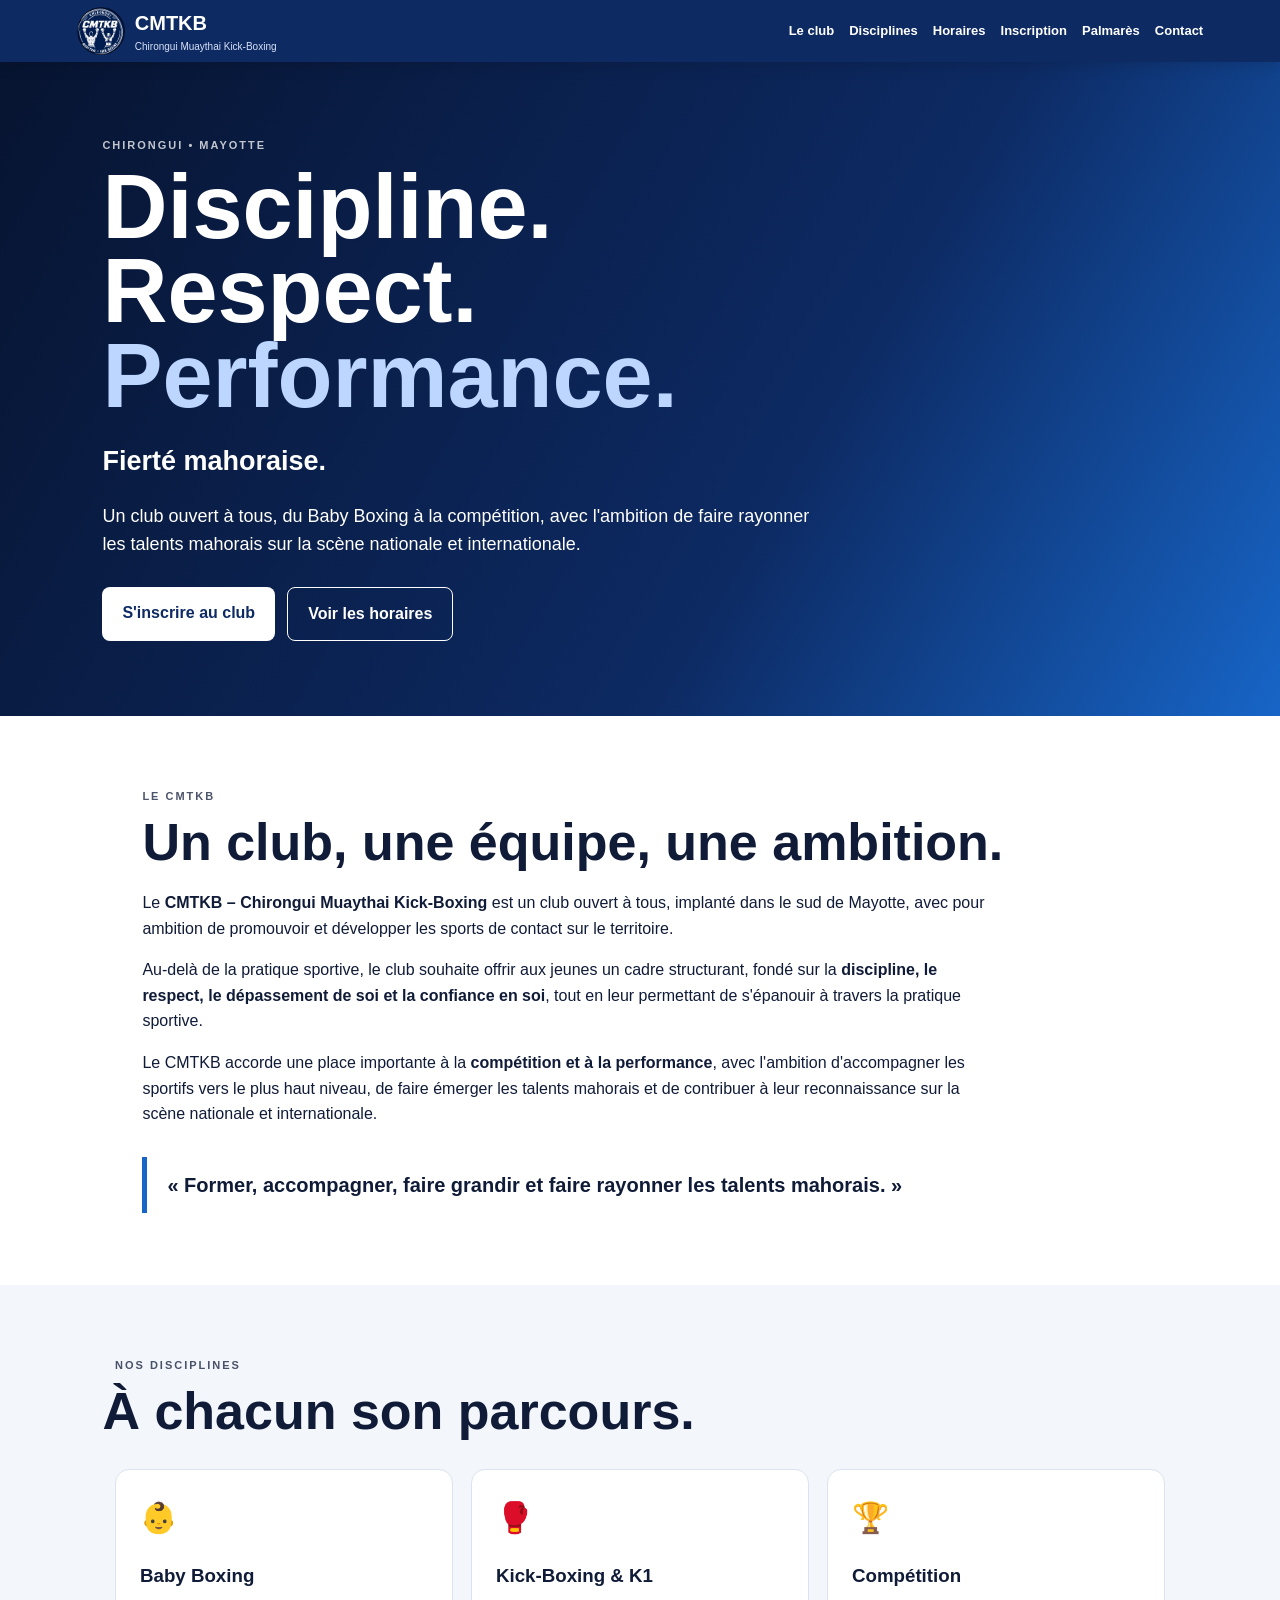
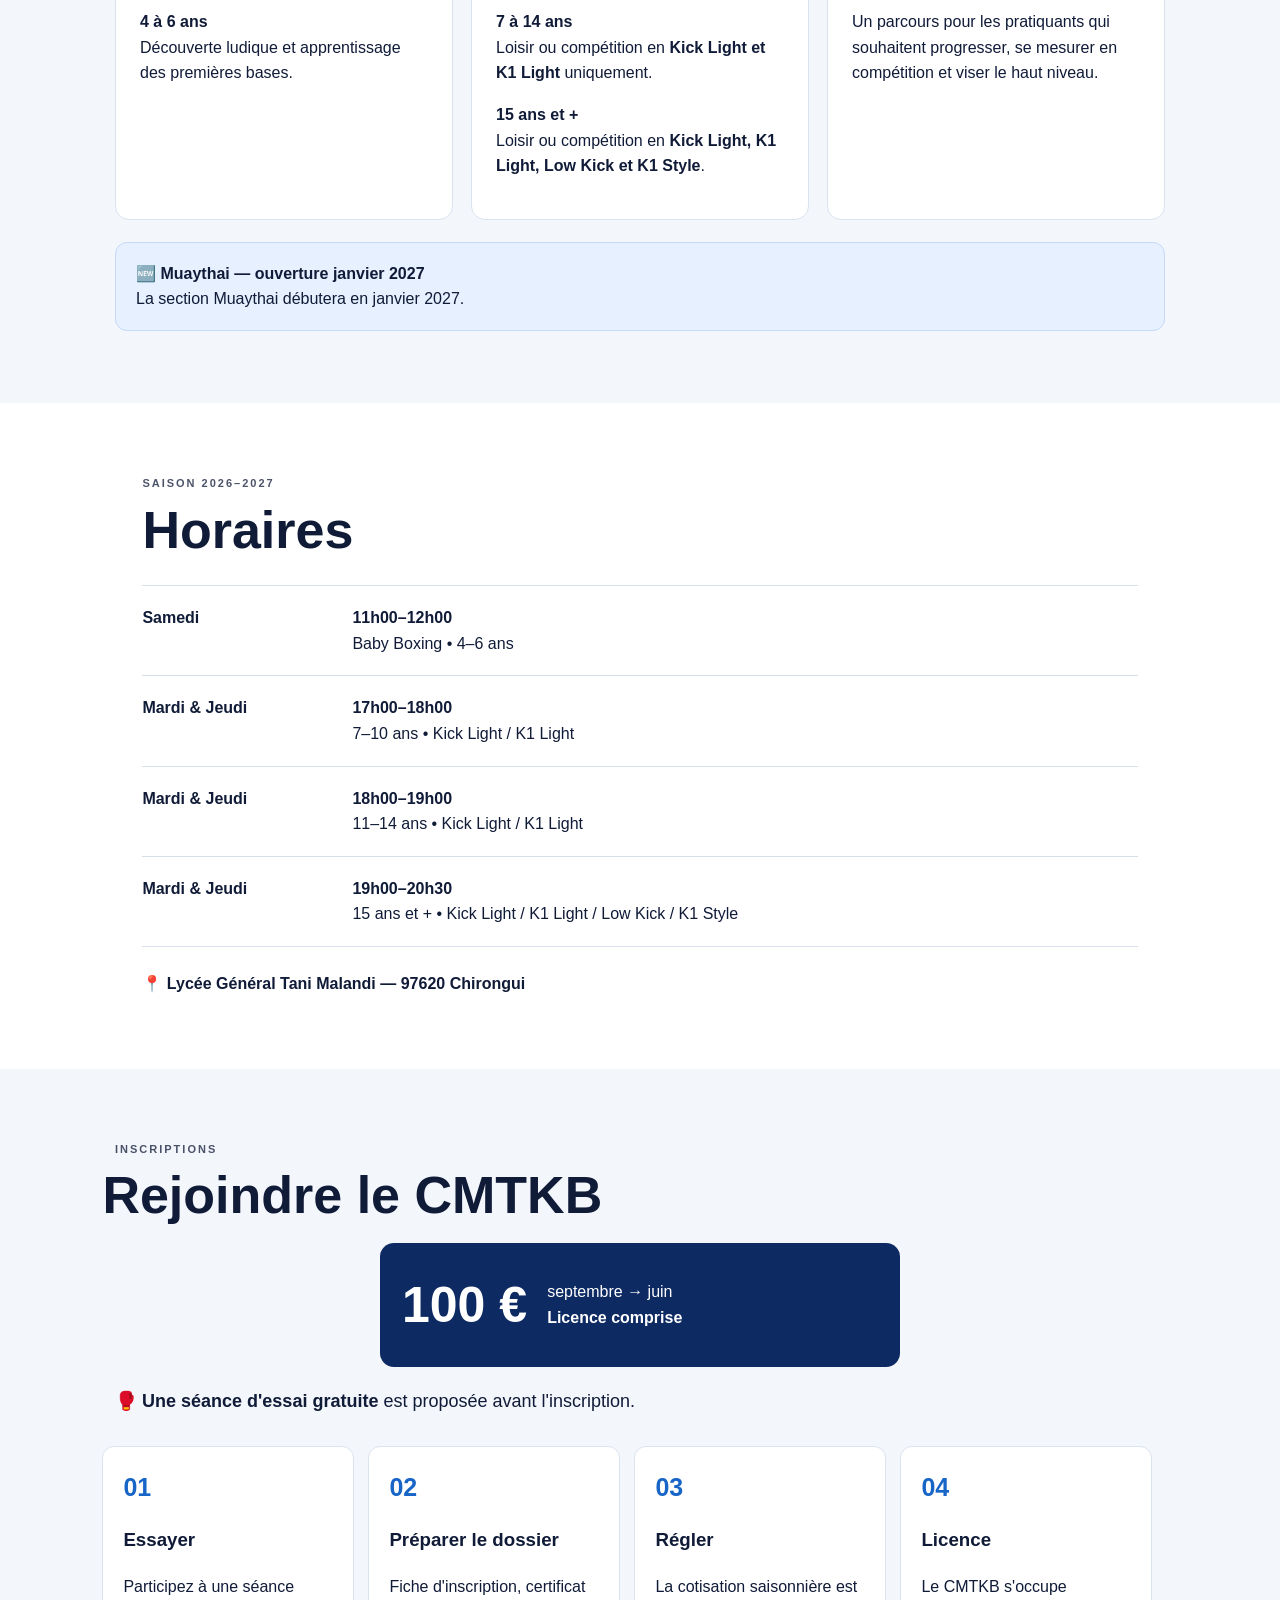
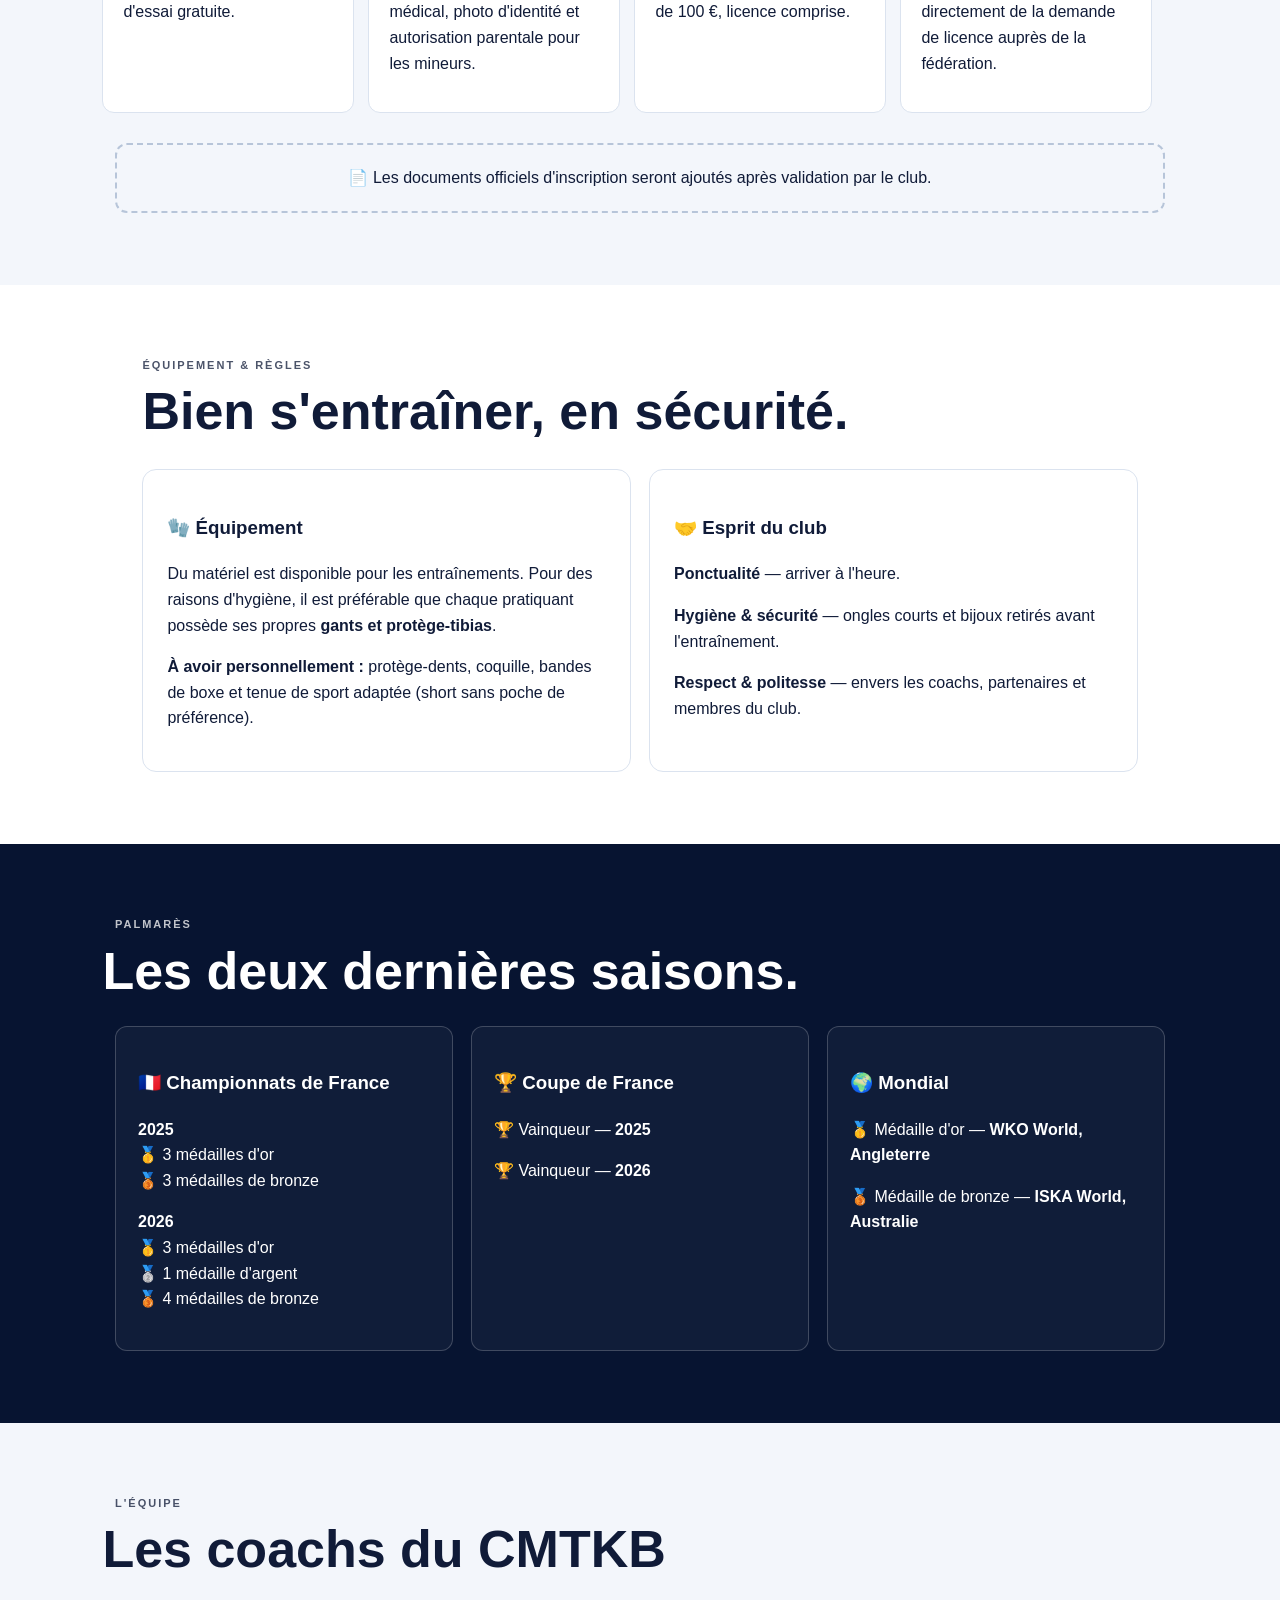
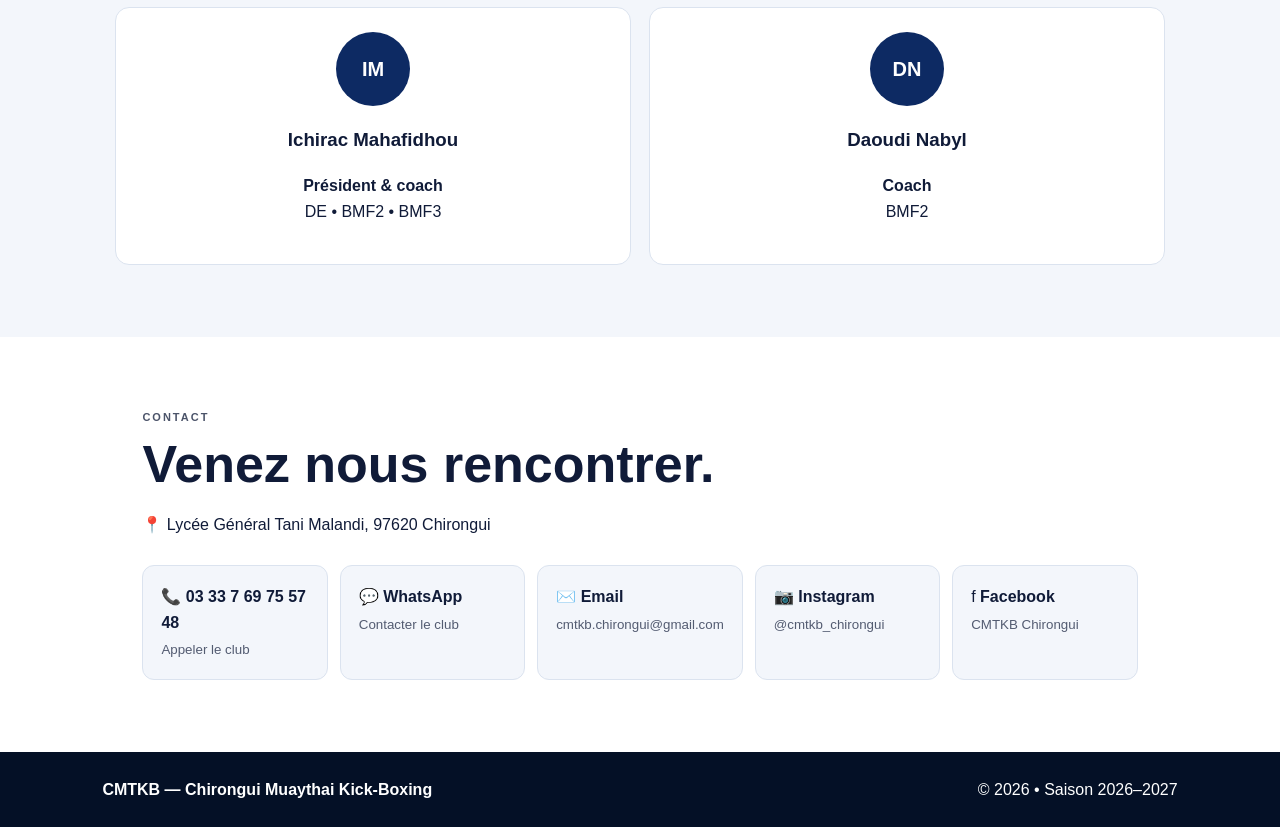
==== index.html @ e6999d17 "Add files via upload" ====
<!doctype html>
<html lang="fr">
<head>
<meta charset="utf-8">
<meta name="viewport" content="width=device-width, initial-scale=1">
<title>CMTKB — Chirongui Muaythai Kick-Boxing</title>
<link rel="stylesheet" href="style.css">
</head>
<body>
<header class="header">
  <div class="brand">
    <img class="logo-img" src="logo-cmtkb-header.png" alt="Logo officiel CMTKB">
    <div><strong>CMTKB</strong><small>Chirongui Muaythai Kick-Boxing</small></div>
  </div>
  <nav>
    <a href="#club">Le club</a><a href="#disciplines">Disciplines</a><a href="#horaires">Horaires</a>
    <a href="#inscription">Inscription</a><a href="#palmares">Palmarès</a><a href="#contact">Contact</a>
  </nav>
</header>

<section class="hero">
  <div class="hero-content">
    <p class="eyebrow">CHIRONGUI • MAYOTTE</p>
    <h1>Discipline.<br>Respect.<br><span>Performance.</span></h1>
    <div class="slogan">Fierté mahoraise.</div>
    <p>Un club ouvert à tous, du Baby Boxing à la compétition, avec l'ambition de faire rayonner les talents mahorais sur la scène nationale et internationale.</p>
    <div class="actions"><a class="btn primary" href="#inscription">S'inscrire au club</a><a class="btn secondary" href="#horaires">Voir les horaires</a></div>
  </div>
</section>

<section id="club" class="section">
  <p class="eyebrow">LE CMTKB</p>
  <h2>Un club, une équipe, une ambition.</h2>
  <p>Le <b>CMTKB – Chirongui Muaythai Kick-Boxing</b> est un club ouvert à tous, implanté dans le sud de Mayotte, avec pour ambition de promouvoir et développer les sports de contact sur le territoire.</p>
  <p>Au-delà de la pratique sportive, le club souhaite offrir aux jeunes un cadre structurant, fondé sur la <b>discipline, le respect, le dépassement de soi et la confiance en soi</b>, tout en leur permettant de s'épanouir à travers la pratique sportive.</p>
  <p>Le CMTKB accorde une place importante à la <b>compétition et à la performance</b>, avec l'ambition d'accompagner les sportifs vers le plus haut niveau, de faire émerger les talents mahorais et de contribuer à leur reconnaissance sur la scène nationale et internationale.</p>
  <div class="quote">« Former, accompagner, faire grandir et faire rayonner les talents mahorais. »</div>
</section>

<section id="disciplines" class="section light">
  <p class="eyebrow">NOS DISCIPLINES</p>
  <h2>À chacun son parcours.</h2>
  <div class="cards">
    <article><div class="emoji">👶</div><h3>Baby Boxing</h3><p><b>4 à 6 ans</b><br>Découverte ludique et apprentissage des premières bases.</p></article>
    <article><div class="emoji">🥊</div><h3>Kick-Boxing & K1</h3><p><b>7 à 14 ans</b><br>Loisir ou compétition en <b>Kick Light et K1 Light</b> uniquement.</p><p><b>15 ans et +</b><br>Loisir ou compétition en <b>Kick Light, K1 Light, Low Kick et K1 Style</b>.</p></article>
    <article><div class="emoji">🏆</div><h3>Compétition</h3><p>Un parcours pour les pratiquants qui souhaitent progresser, se mesurer en compétition et viser le haut niveau.</p></article>
  </div>
  <div class="notice"><b>🆕 Muaythai — ouverture janvier 2027</b><br>La section Muaythai débutera en janvier 2027.</div>
</section>

<section id="horaires" class="section">
  <p class="eyebrow">SAISON 2026–2027</p>
  <h2>Horaires</h2>
  <div class="schedule">
    <div><b>Samedi</b><span><strong>11h00–12h00</strong><br>Baby Boxing • 4–6 ans</span></div>
    <div><b>Mardi & Jeudi</b><span><strong>17h00–18h00</strong><br>7–10 ans • Kick Light / K1 Light</span></div>
    <div><b>Mardi & Jeudi</b><span><strong>18h00–19h00</strong><br>11–14 ans • Kick Light / K1 Light</span></div>
    <div><b>Mardi & Jeudi</b><span><strong>19h00–20h30</strong><br>15 ans et + • Kick Light / K1 Light / Low Kick / K1 Style</span></div>
  </div>
  <div class="location">📍 <b>Lycée Général Tani Malandi</b> — 97620 Chirongui</div>
</section>

<section id="inscription" class="section light">
  <p class="eyebrow">INSCRIPTIONS</p>
  <h2>Rejoindre le CMTKB</h2>
  <div class="price"><strong>100 €</strong><span>septembre → juin<br><b>Licence comprise</b></span></div>
  <div class="trial">🥊 <b>Une séance d'essai gratuite</b> est proposée avant l'inscription.</div>
  <div class="steps">
    <div><b>01</b><h3>Essayer</h3><p>Participez à une séance d'essai gratuite.</p></div>
    <div><b>02</b><h3>Préparer le dossier</h3><p>Fiche d'inscription, certificat médical, photo d'identité et autorisation parentale pour les mineurs.</p></div>
    <div><b>03</b><h3>Régler</h3><p>La cotisation saisonnière est de 100 €, licence comprise.</p></div>
    <div><b>04</b><h3>Licence</h3><p>Le CMTKB s'occupe directement de la demande de licence auprès de la fédération.</p></div>
  </div>
  <div class="pending">📄 Les documents officiels d'inscription seront ajoutés après validation par le club.</div>
</section>

<section class="section">
  <p class="eyebrow">ÉQUIPEMENT & RÈGLES</p>
  <h2>Bien s'entraîner, en sécurité.</h2>
  <div class="twocol">
    <div class="box"><h3>🧤 Équipement</h3><p>Du matériel est disponible pour les entraînements. Pour des raisons d'hygiène, il est préférable que chaque pratiquant possède ses propres <b>gants et protège-tibias</b>.</p><p><b>À avoir personnellement :</b> protège-dents, coquille, bandes de boxe et tenue de sport adaptée (short sans poche de préférence).</p></div>
    <div class="box"><h3>🤝 Esprit du club</h3><p><b>Ponctualité</b> — arriver à l'heure.</p><p><b>Hygiène & sécurité</b> — ongles courts et bijoux retirés avant l'entraînement.</p><p><b>Respect & politesse</b> — envers les coachs, partenaires et membres du club.</p></div>
  </div>
</section>

<section id="palmares" class="section dark">
  <p class="eyebrow">PALMARÈS</p>
  <h2>Les deux dernières saisons.</h2>
  <div class="palmares">
    <div><h3>🇫🇷 Championnats de France</h3><p><b>2025</b><br>🥇 3 médailles d'or<br>🥉 3 médailles de bronze</p><p><b>2026</b><br>🥇 3 médailles d'or<br>🥈 1 médaille d'argent<br>🥉 4 médailles de bronze</p></div>
    <div><h3>🏆 Coupe de France</h3><p>🏆 Vainqueur — <b>2025</b></p><p>🏆 Vainqueur — <b>2026</b></p></div>
    <div><h3>🌍 Mondial</h3><p>🥇 Médaille d'or — <b>WKO World, Angleterre</b></p><p>🥉 Médaille de bronze — <b>ISKA World, Australie</b></p></div>
  </div>
</section>

<section class="section light">
  <p class="eyebrow">L'ÉQUIPE</p><h2>Les coachs du CMTKB</h2>
  <div class="twocol">
    <div class="person"><div class="initials">IM</div><h3>Ichirac Mahafidhou</h3><p><b>Président & coach</b><br>DE • BMF2 • BMF3</p></div>
    <div class="person"><div class="initials">DN</div><h3>Daoudi Nabyl</h3><p><b>Coach</b><br>BMF2</p></div>
  </div>
</section>

<section id="contact" class="section">
  <p class="eyebrow">CONTACT</p><h2>Venez nous rencontrer.</h2>
  <p>📍 Lycée Général Tani Malandi, 97620 Chirongui</p>
  <div class="contacts">
    <a href="tel:+33769755748">📞 <b>03 33 7 69 75 57 48</b><small>Appeler le club</small></a>
    <a href="https://wa.me/33769755748" target="_blank">💬 <b>WhatsApp</b><small>Contacter le club</small></a>
    <a href="mailto:cmtkb.chirongui@gmail.com">✉️ <b>Email</b><small>cmtkb.chirongui@gmail.com</small></a>
    <a href="https://instagram.com/cmtkb_chirongui" target="_blank">📷 <b>Instagram</b><small>@cmtkb_chirongui</small></a>
    <a href="https://www.facebook.com/cmtkb.chirongui" target="_blank">f <b>Facebook</b><small>CMTKB Chirongui</small></a>
  </div>
</section>

<footer><b>CMTKB — Chirongui Muaythai Kick-Boxing</b><span>© 2026 • Saison 2026–2027</span></footer>
</body>
</html>
---- style.css ----
*{box-sizing:border-box}html{scroll-behavior:smooth}body{margin:0;font-family:Arial,Helvetica,sans-serif;color:#101b38;line-height:1.6;background:#fff}.header{position:sticky;top:0;z-index:20;background:#0D2A63;color:#fff;display:flex;justify-content:space-between;align-items:center;padding:7px 6%;box-shadow:0 3px 15px #0002}.brand{display:flex;align-items:center;gap:10px}.brand strong{display:block;font-size:20px}.brand small{display:block;font-size:10px;color:#d8e2f7}.logo-img{width:48px!important;height:48px!important;max-width:48px!important;max-height:48px!important;min-width:48px!important;min-height:48px!important;object-fit:contain!important;display:block!important;flex:0 0 48px!important}nav{display:flex;gap:15px}nav a{color:#fff;text-decoration:none;font-size:13px;font-weight:700}.hero{min-height:72vh;padding:75px 8%;display:flex;align-items:center;color:#fff;background:linear-gradient(120deg,#071431,#0D2A63 62%,#1765c7)}.hero-content{max-width:850px}.eyebrow{font-size:11px;letter-spacing:2px;font-weight:900;opacity:.75;margin:0 0 10px}.hero h1{font-size:clamp(48px,8vw,90px);line-height:.94;margin:0}.hero h1 span{color:#bcd6ff}.slogan{font-size:27px;font-weight:800;margin:22px 0 4px}.hero-content>p:not(.eyebrow){font-size:18px;max-width:720px}.actions{display:flex;gap:12px;flex-wrap:wrap;margin-top:28px}.btn{padding:13px 20px;border-radius:8px;text-decoration:none;font-weight:800}.primary{background:#fff;color:#0D2A63}.secondary{border:1px solid #fff;color:#fff}.section{max-width:1200px;margin:auto;padding:72px 8%}.light{max-width:none;background:#f3f6fb}.light>*{max-width:1050px;margin-left:auto;margin-right:auto}.section h2{font-size:clamp(32px,5vw,52px);line-height:1.05;margin:0 0 20px}.section>p:not(.eyebrow){max-width:850px}.quote{margin-top:30px;border-left:5px solid #1765c7;padding:12px 20px;font-size:20px;font-weight:800;max-width:850px}.cards{display:grid;grid-template-columns:repeat(3,1fr);gap:18px;margin-top:30px}.cards article,.box,.person{background:#fff;border:1px solid #dbe3ef;border-radius:14px;padding:24px}.emoji{font-size:30px}.notice{margin-top:22px;padding:18px 20px;background:#e6f0ff;border:1px solid #c5d9fa;border-radius:12px}.schedule{border-top:1px solid #d9e0eb;margin-top:28px}.schedule div{display:grid;grid-template-columns:190px 1fr;gap:20px;padding:19px 0;border-bottom:1px solid #d9e0eb}.location{margin-top:24px;font-weight:700}.price{max-width:520px;background:#0D2A63;color:#fff;border-radius:14px;padding:22px;display:flex;gap:20px;align-items:center}.price strong{font-size:50px}.trial{margin-top:20px;font-size:18px}.steps{display:grid;grid-template-columns:repeat(4,1fr);gap:14px;margin:30px 0}.steps>div{background:#fff;border:1px solid #dbe3ef;border-radius:12px;padding:20px}.steps>div>b{font-size:25px;color:#1765c7}.pending{padding:20px;border:2px dashed #b7c5d9;border-radius:12px;text-align:center}.twocol{display:grid;grid-template-columns:repeat(2,1fr);gap:18px;margin-top:30px}.dark{max-width:none;background:#071431;color:#fff}.dark>*{max-width:1050px;margin-left:auto;margin-right:auto}.palmares{display:grid;grid-template-columns:repeat(3,1fr);gap:18px;margin-top:28px}.palmares>div{border:1px solid #ffffff33;border-radius:12px;padding:22px;background:#ffffff0a}.initials{width:74px;height:74px;border-radius:50%;margin:0 auto 12px;background:#0D2A63;color:#fff;display:grid;place-items:center;font-weight:900;font-size:20px}.person{text-align:center}.contacts{display:grid;grid-template-columns:repeat(5,1fr);gap:12px;margin-top:28px}.contacts a{color:#101b38;text-decoration:none;background:#f3f6fb;border:1px solid #dbe3ef;border-radius:12px;padding:18px}.contacts small{display:block;opacity:.7;margin-top:4px}footer{background:#041026;color:#fff;padding:25px 8%;display:flex;justify-content:space-between;flex-wrap:wrap;gap:15px}@media(max-width:850px){.brand small{font-size:9px}.brand strong{font-size:18px}nav{display:none}.hero{min-height:65vh;padding:60px 7%}.cards,.twocol,.steps,.palmares,.contacts{grid-template-columns:1fr}.schedule div{grid-template-columns:125px 1fr}}
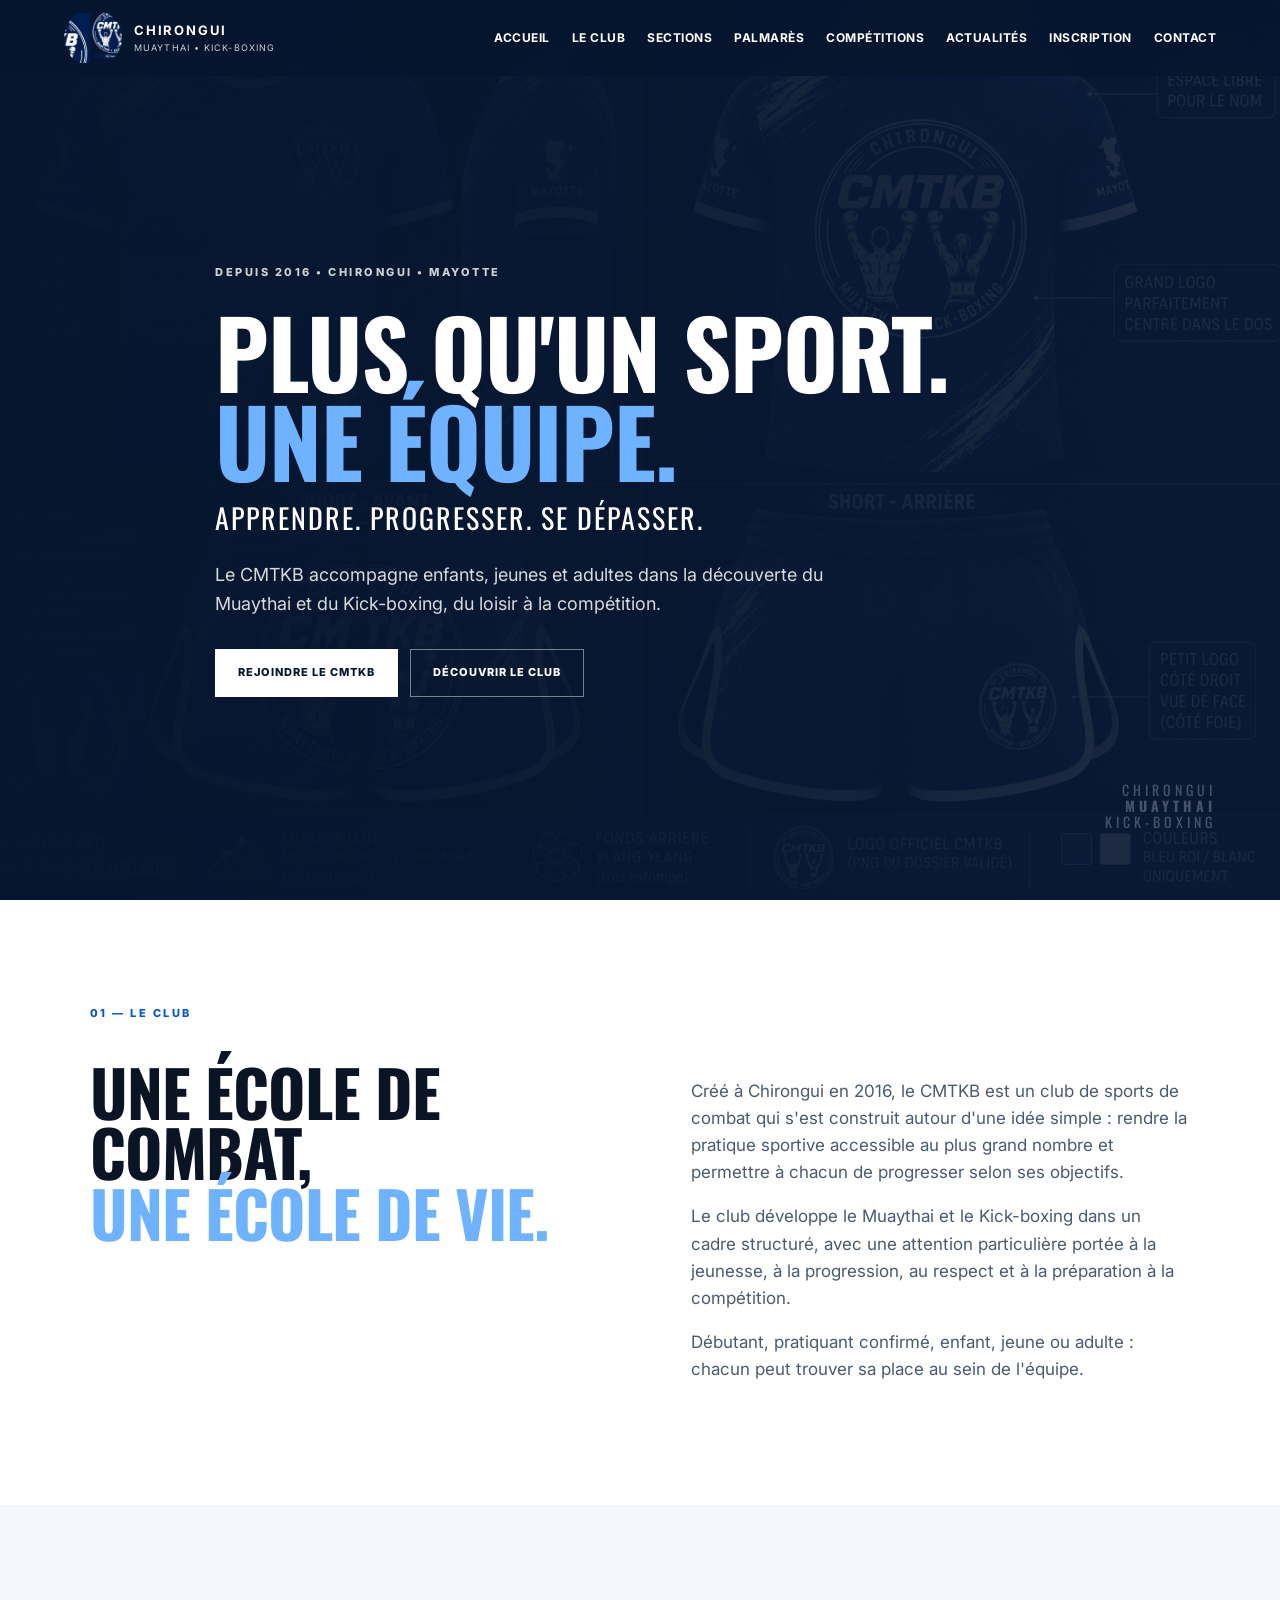
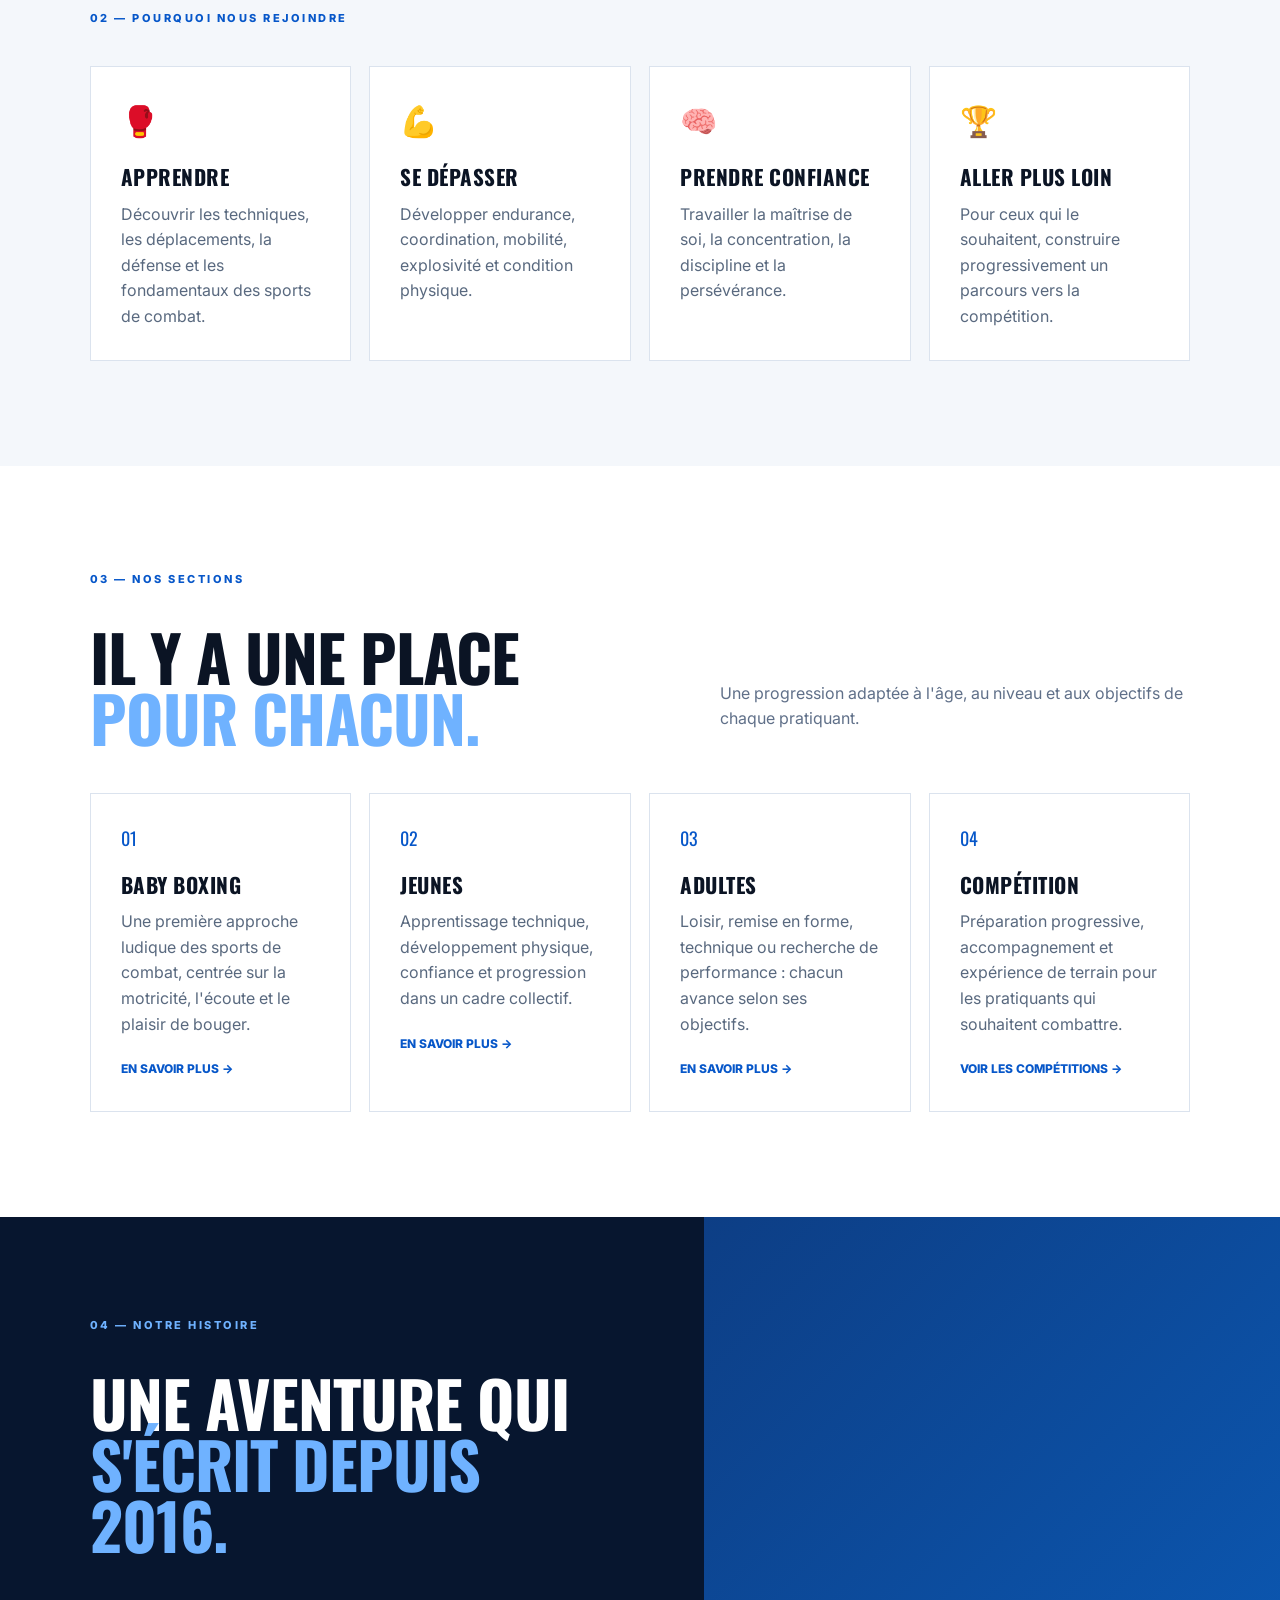
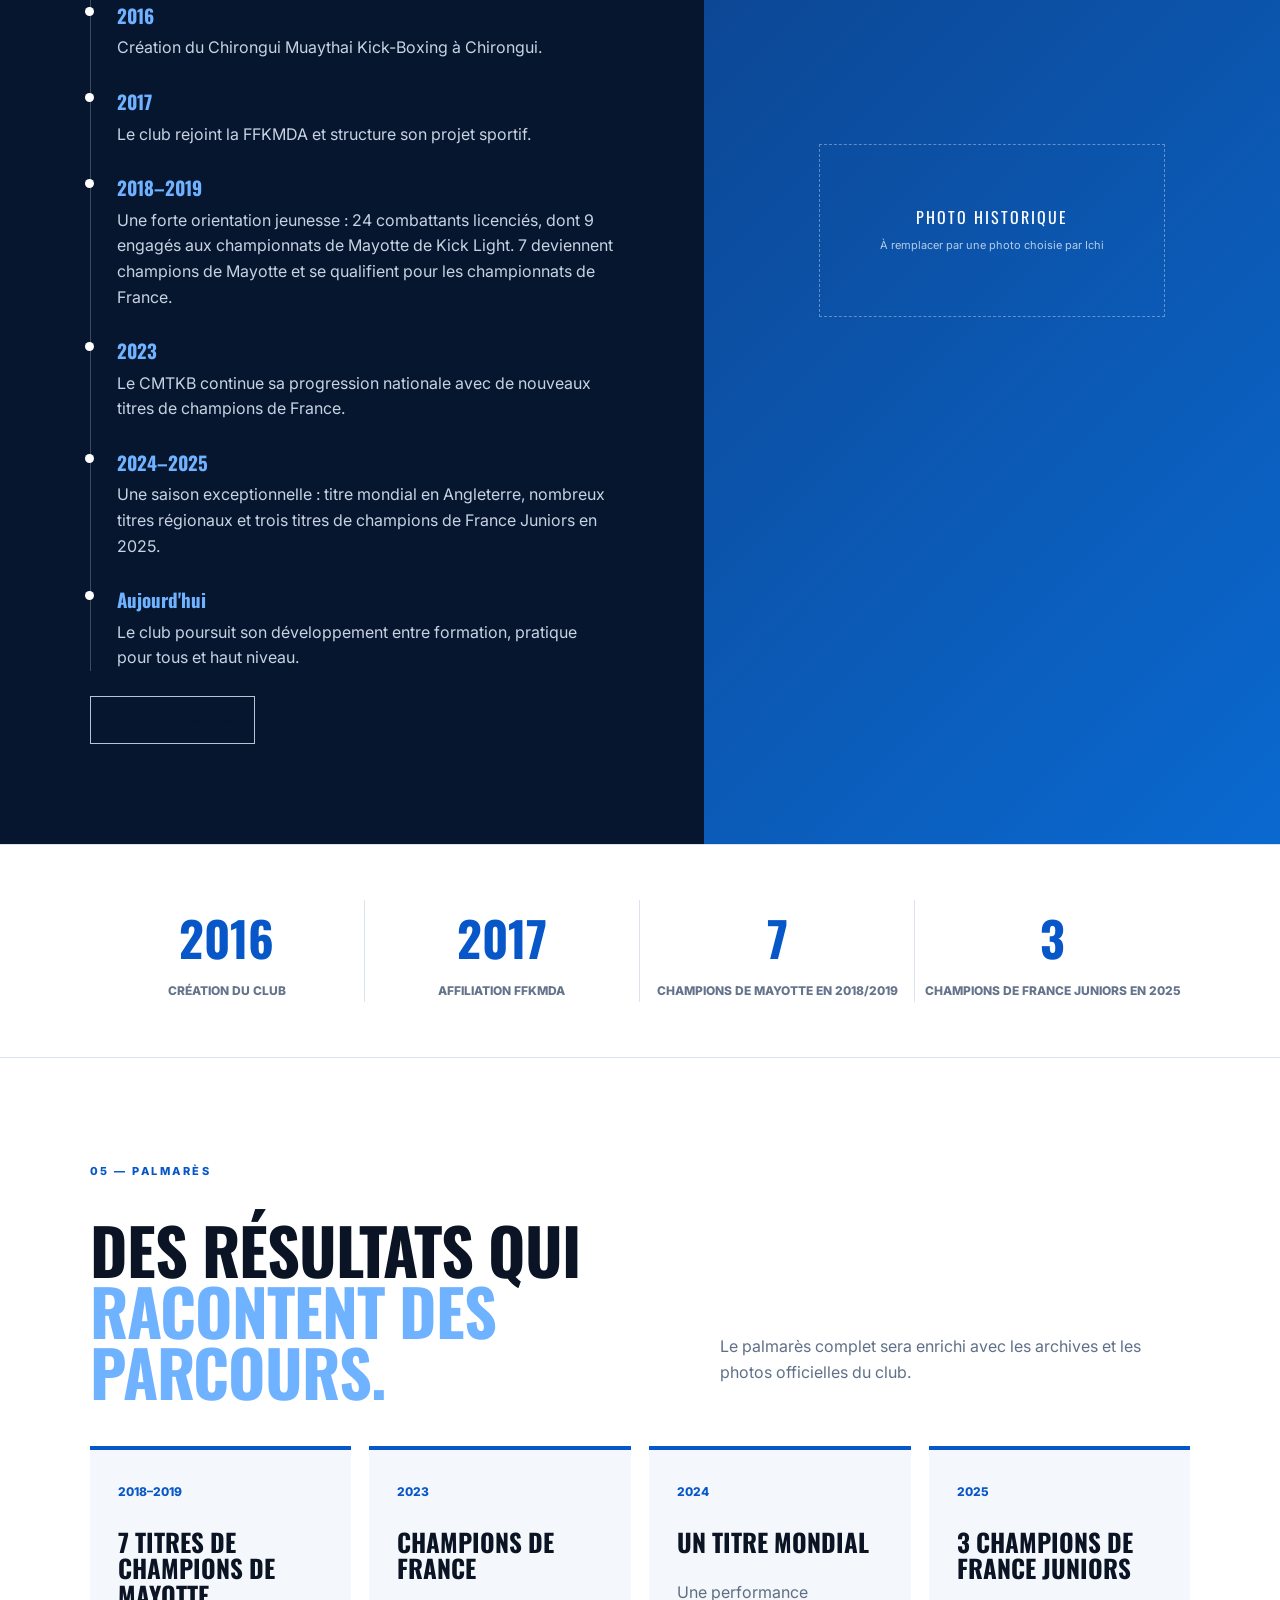
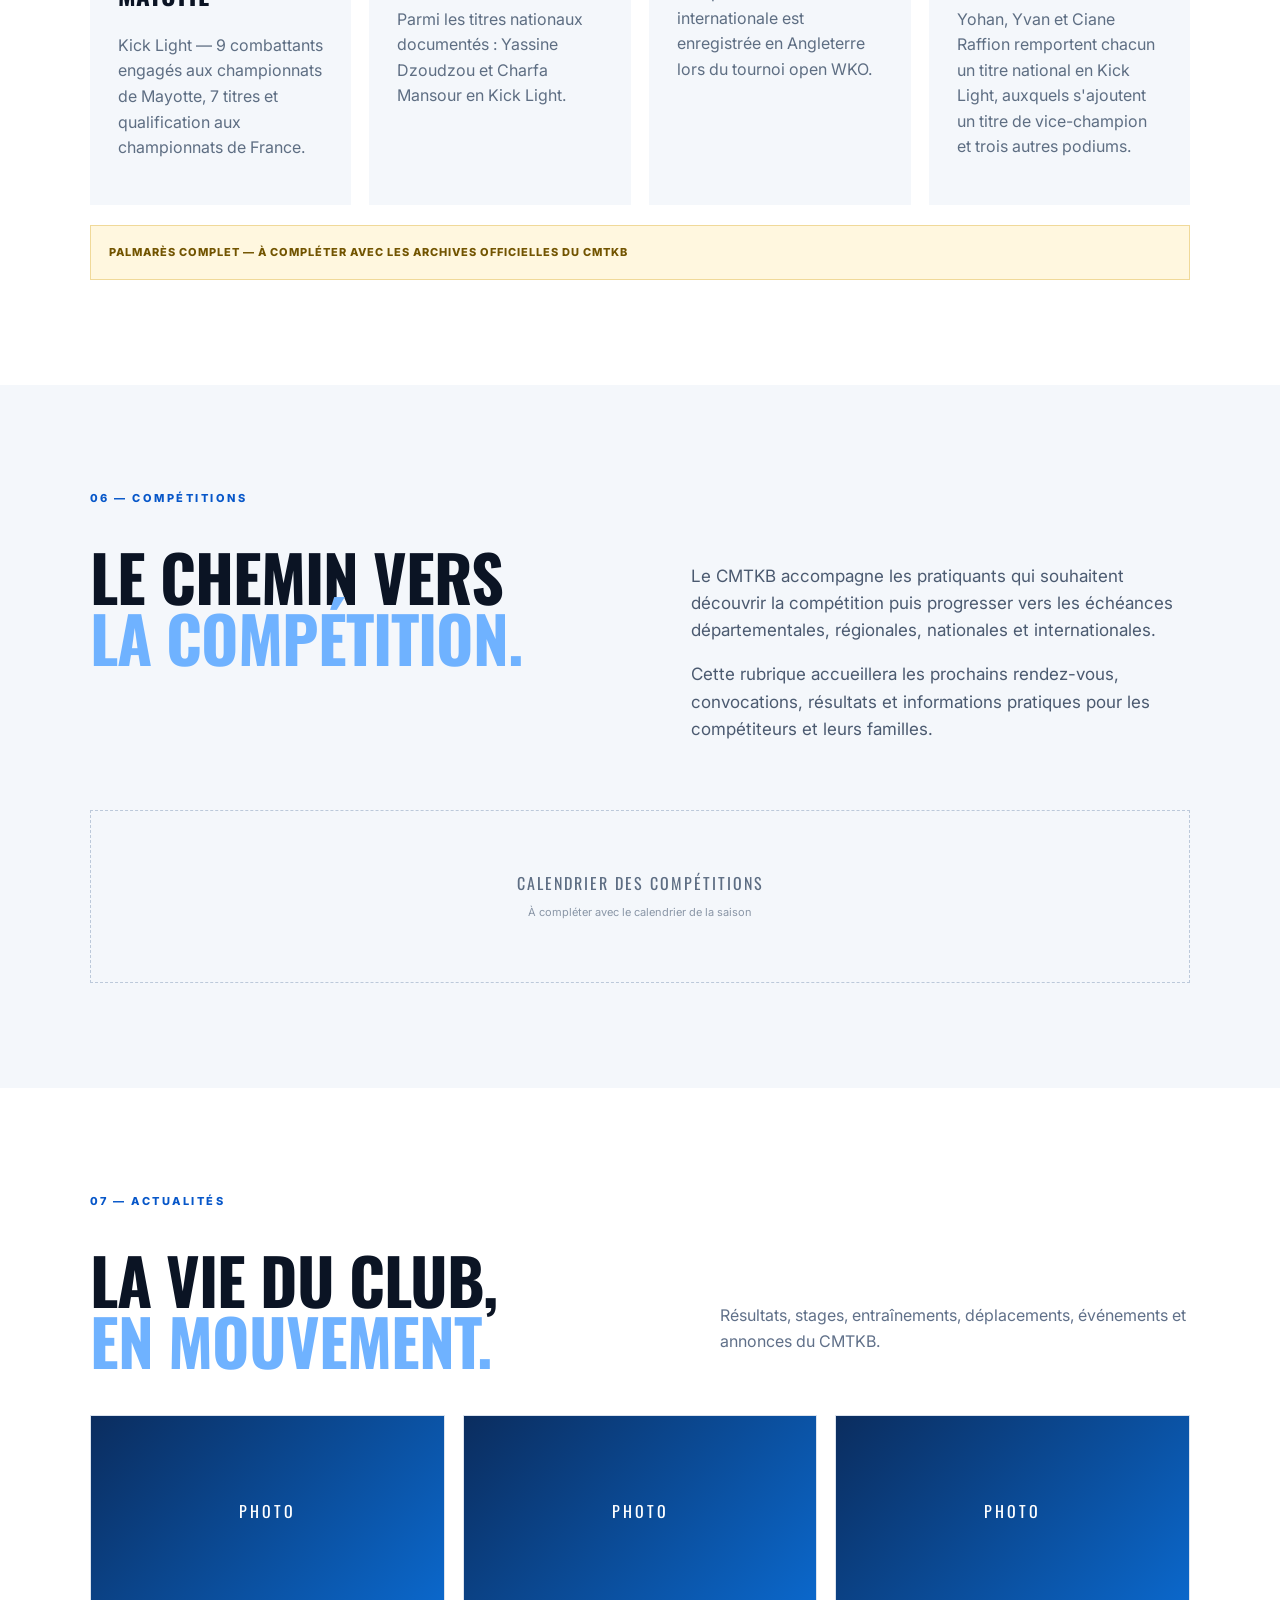
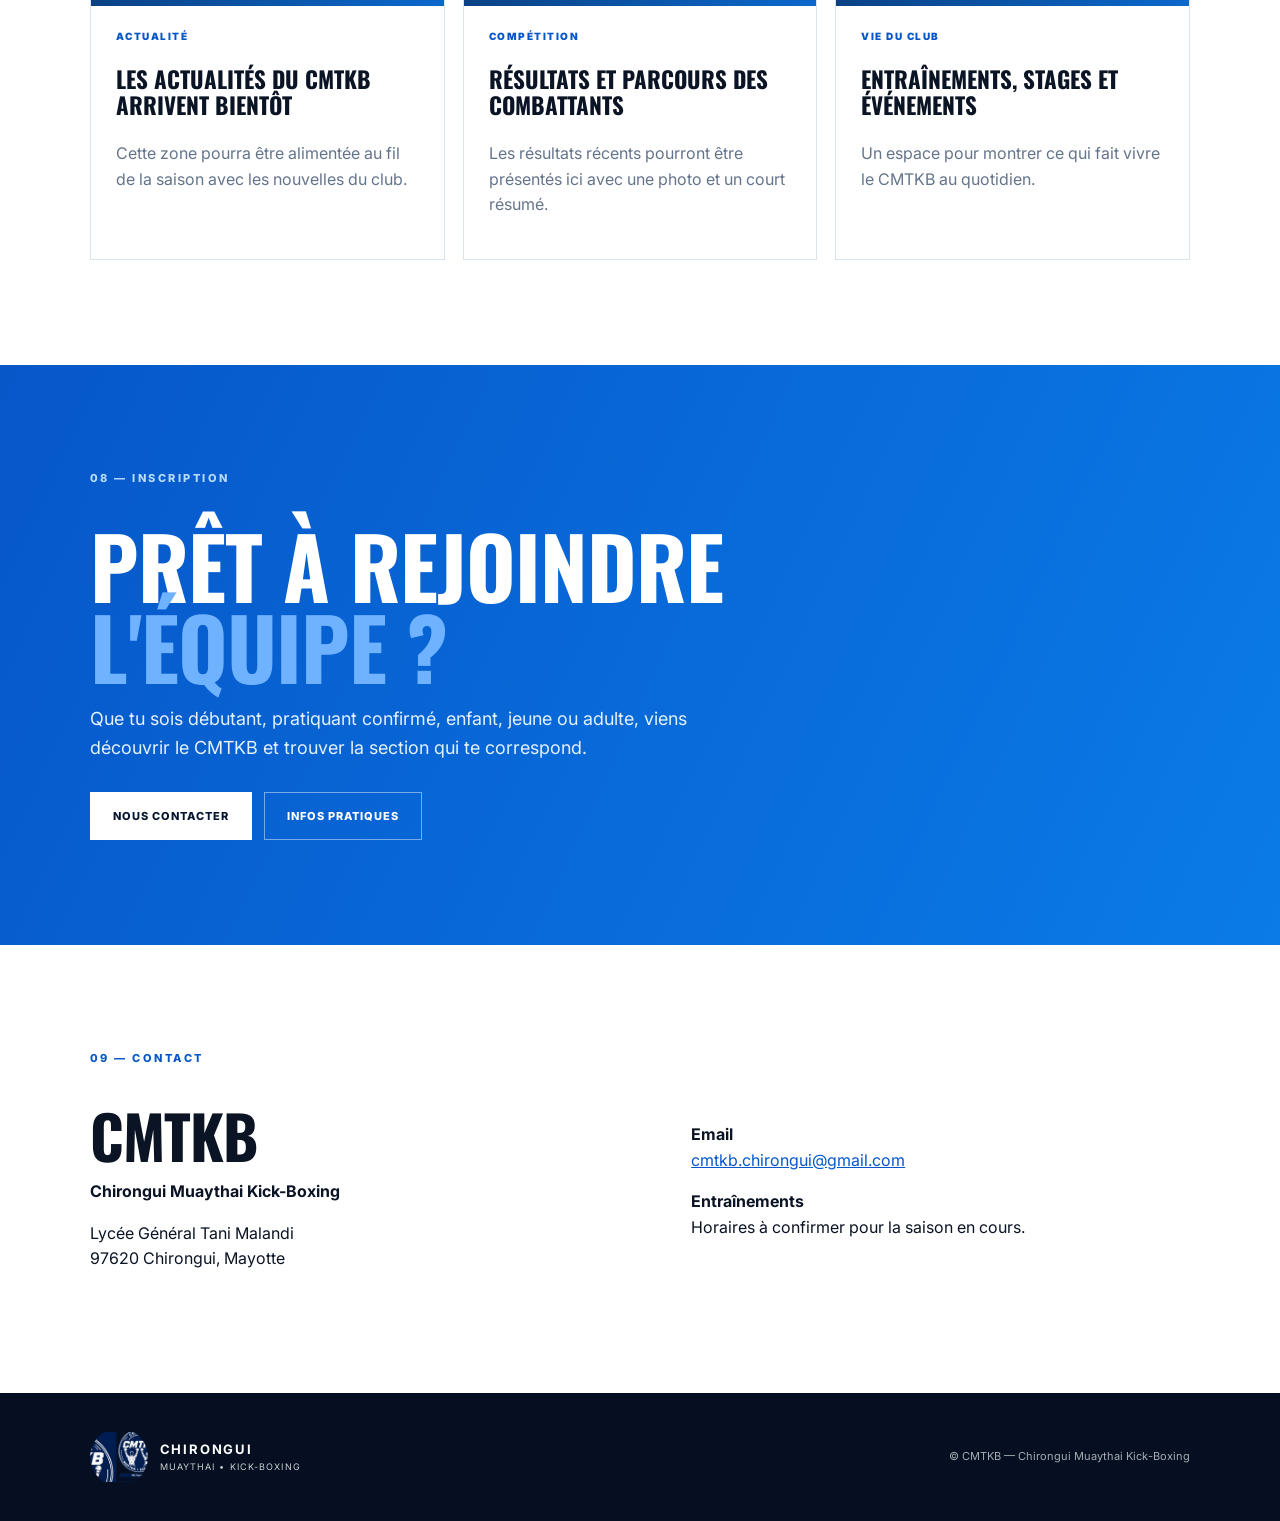
==== commit d1559880: "Add files via upload" ====
--- a/index.html
+++ b/index.html
@@ -1,118 +1,159 @@
 <!doctype html>
 <html lang="fr">
 <head>
-<meta charset="utf-8">
-<meta name="viewport" content="width=device-width, initial-scale=1">
-<title>CMTKB — Chirongui Muaythai Kick-Boxing</title>
-<link rel="stylesheet" href="style.css">
+  <meta charset="utf-8">
+  <meta name="viewport" content="width=device-width,initial-scale=1">
+  <title>CMTKB — Chirongui Muaythai Kick-Boxing</title>
+  <meta name="description" content="CMTKB — Chirongui Muaythai Kick-Boxing. Muaythai et Kick-boxing à Chirongui, Mayotte. Baby Boxing, jeunes, adultes et compétition.">
+  <link rel="stylesheet" href="style.css">
 </head>
 <body>
-<header class="header">
-  <div class="brand">
-    <img class="logo-img" src="logo-cmtkb-header.png" alt="Logo officiel CMTKB">
-    <div><strong>CMTKB</strong><small>Chirongui Muaythai Kick-Boxing</small></div>
-  </div>
-  <nav>
-    <a href="#club">Le club</a><a href="#disciplines">Disciplines</a><a href="#horaires">Horaires</a>
-    <a href="#inscription">Inscription</a><a href="#palmares">Palmarès</a><a href="#contact">Contact</a>
+<header class="site-header">
+  <a class="brand" href="#accueil" aria-label="Accueil CMTKB">
+    <img class="brand-logo" src="[data-uri]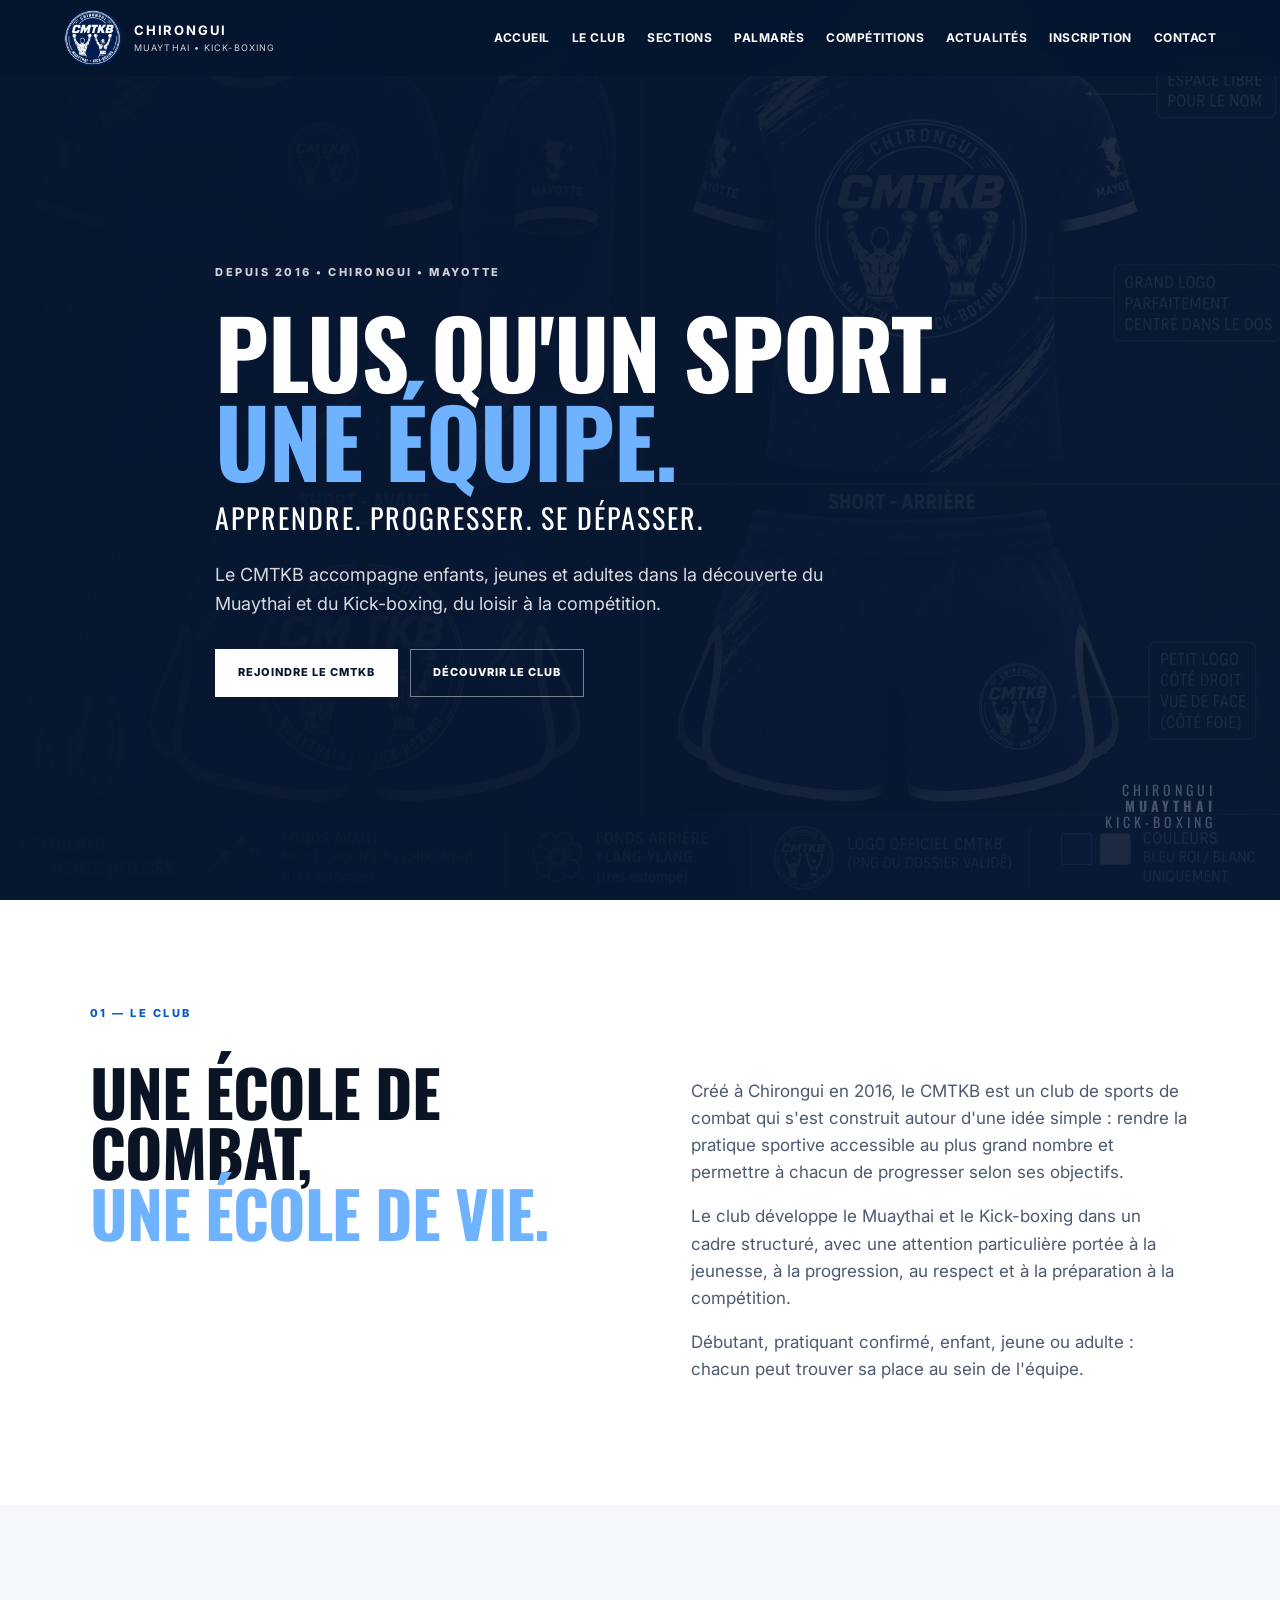
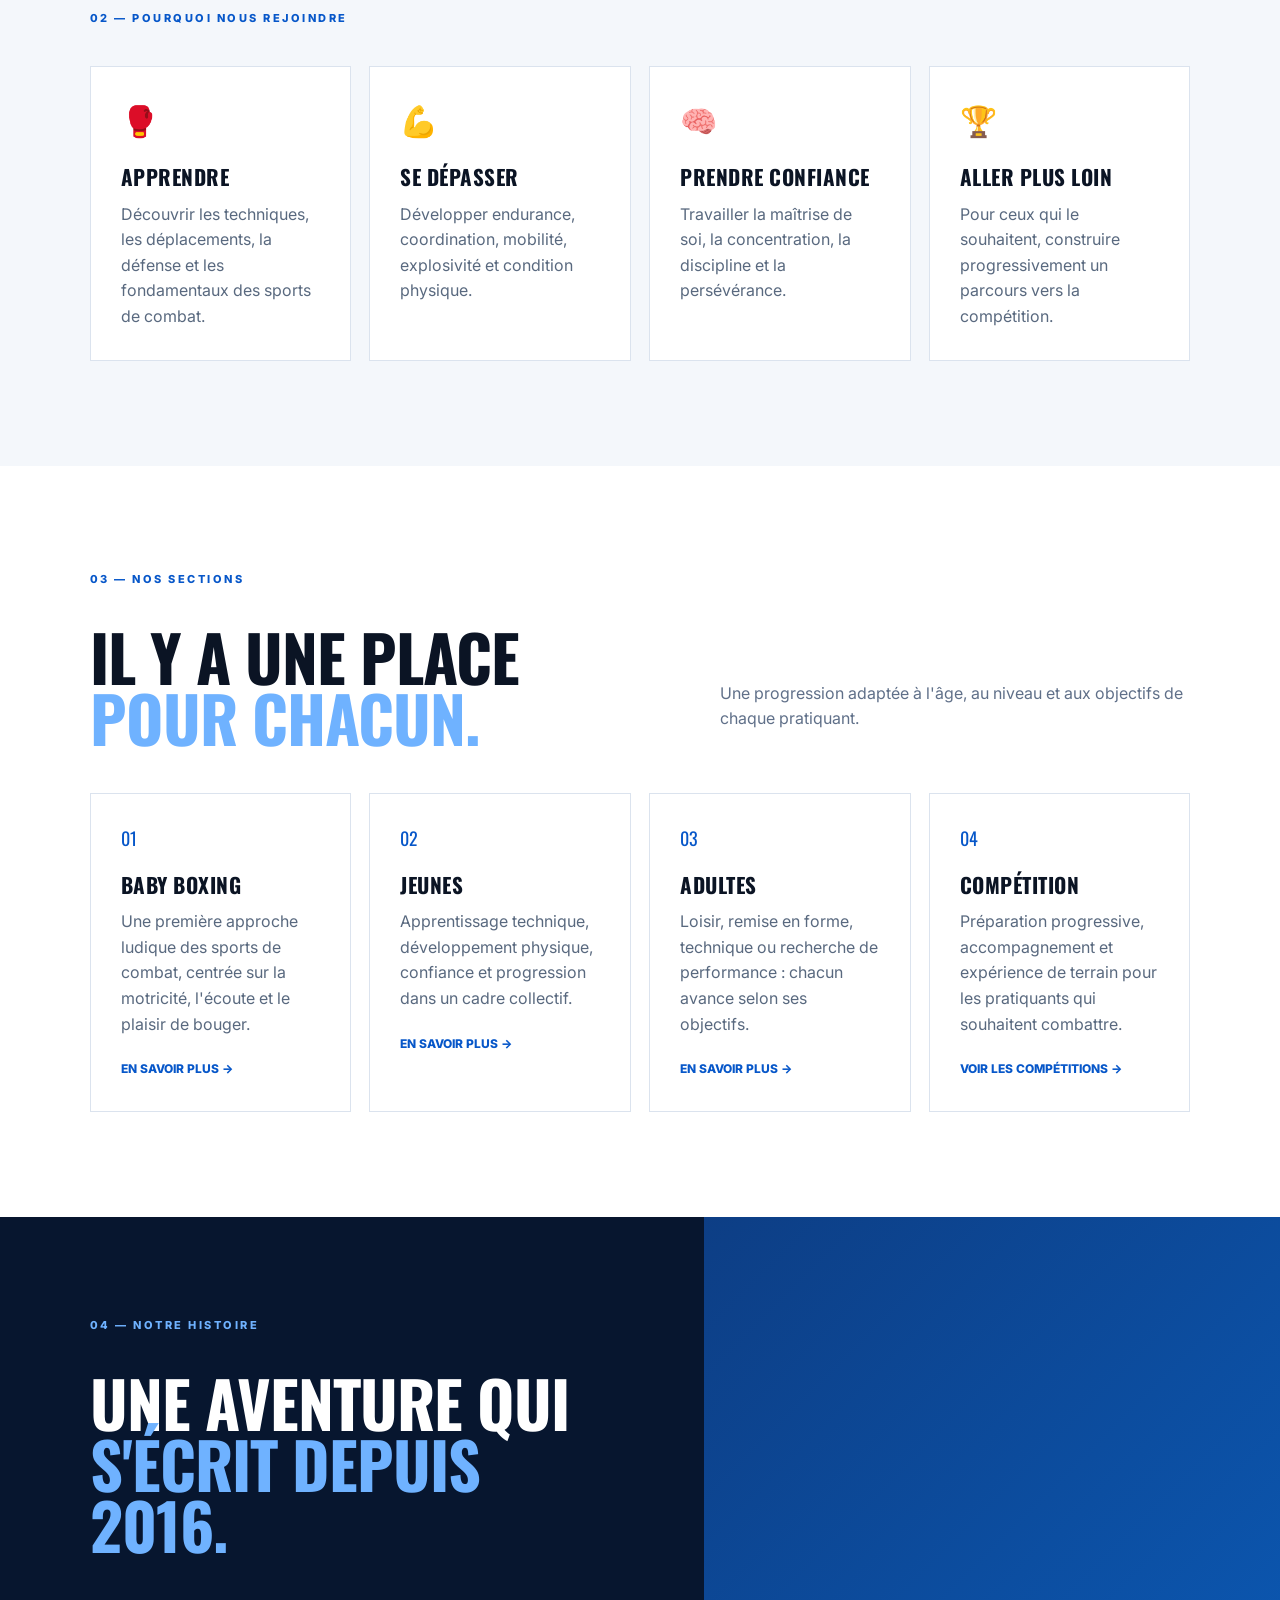
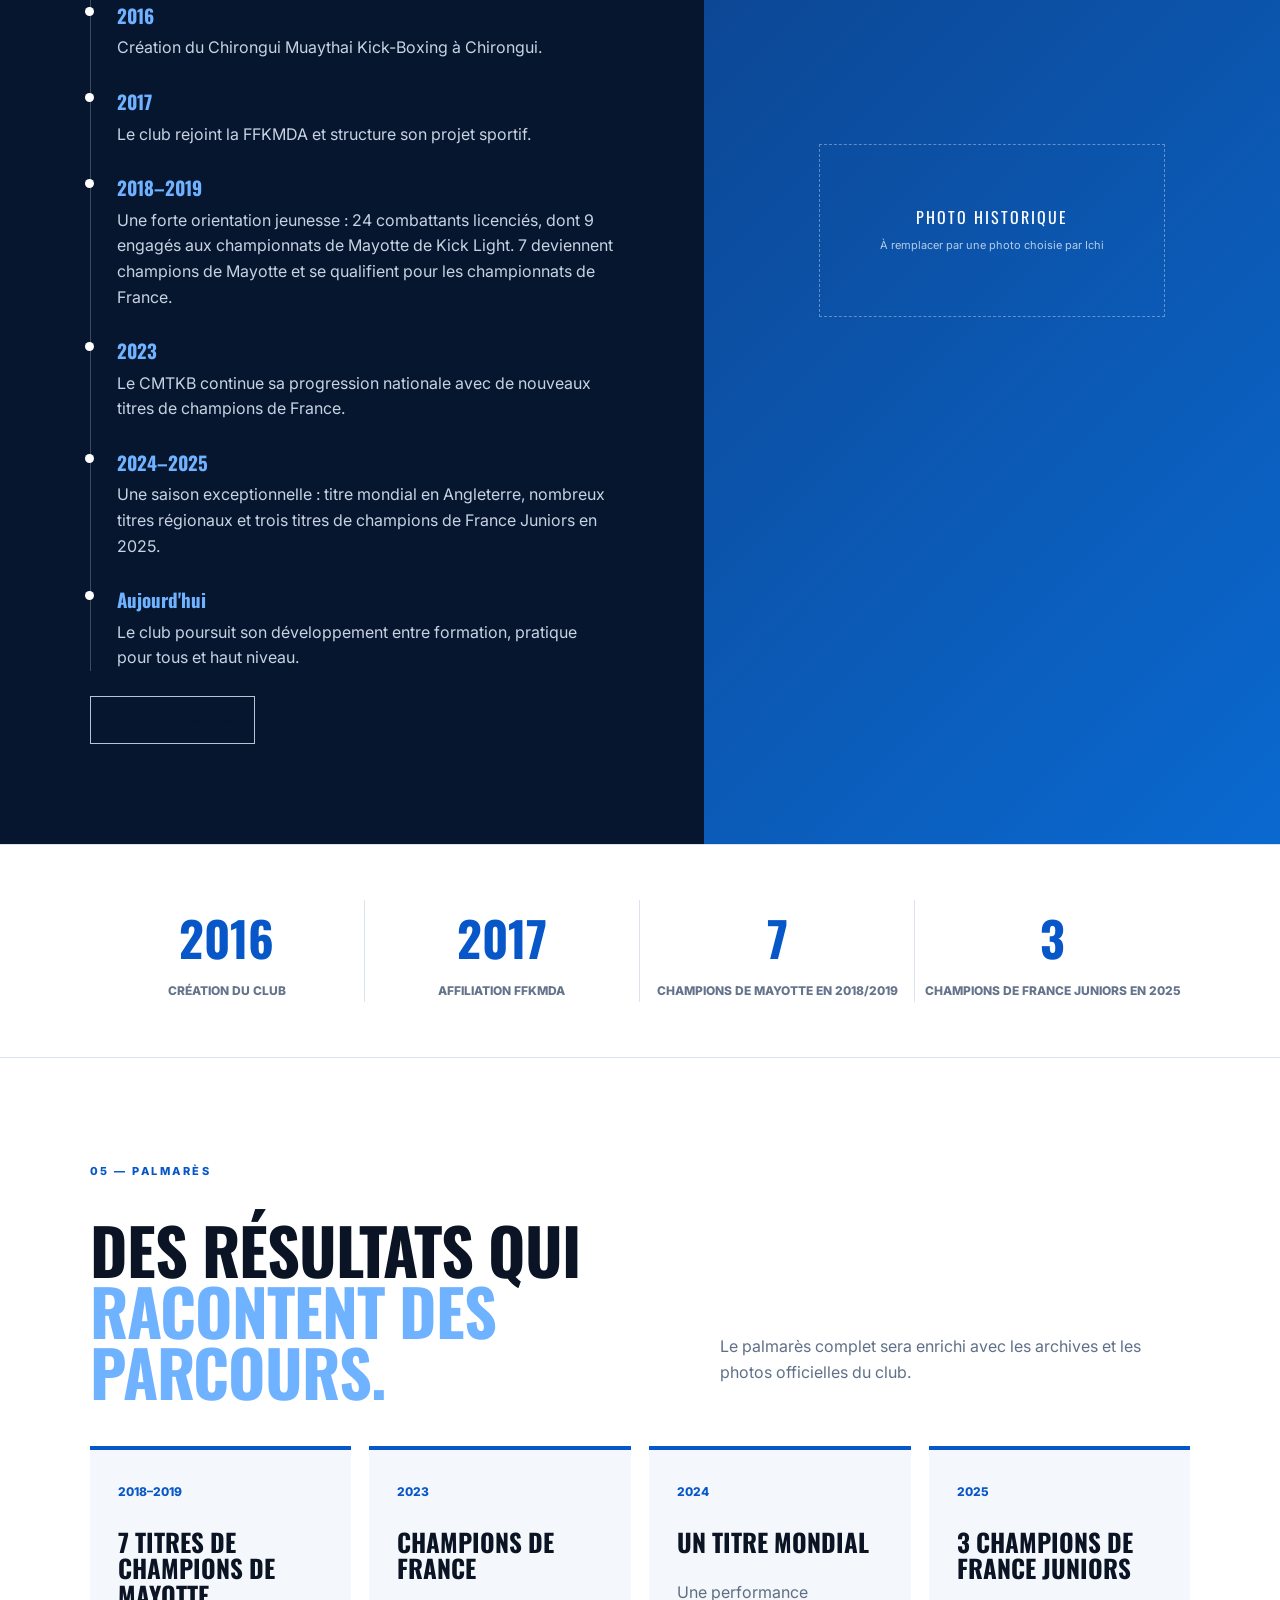
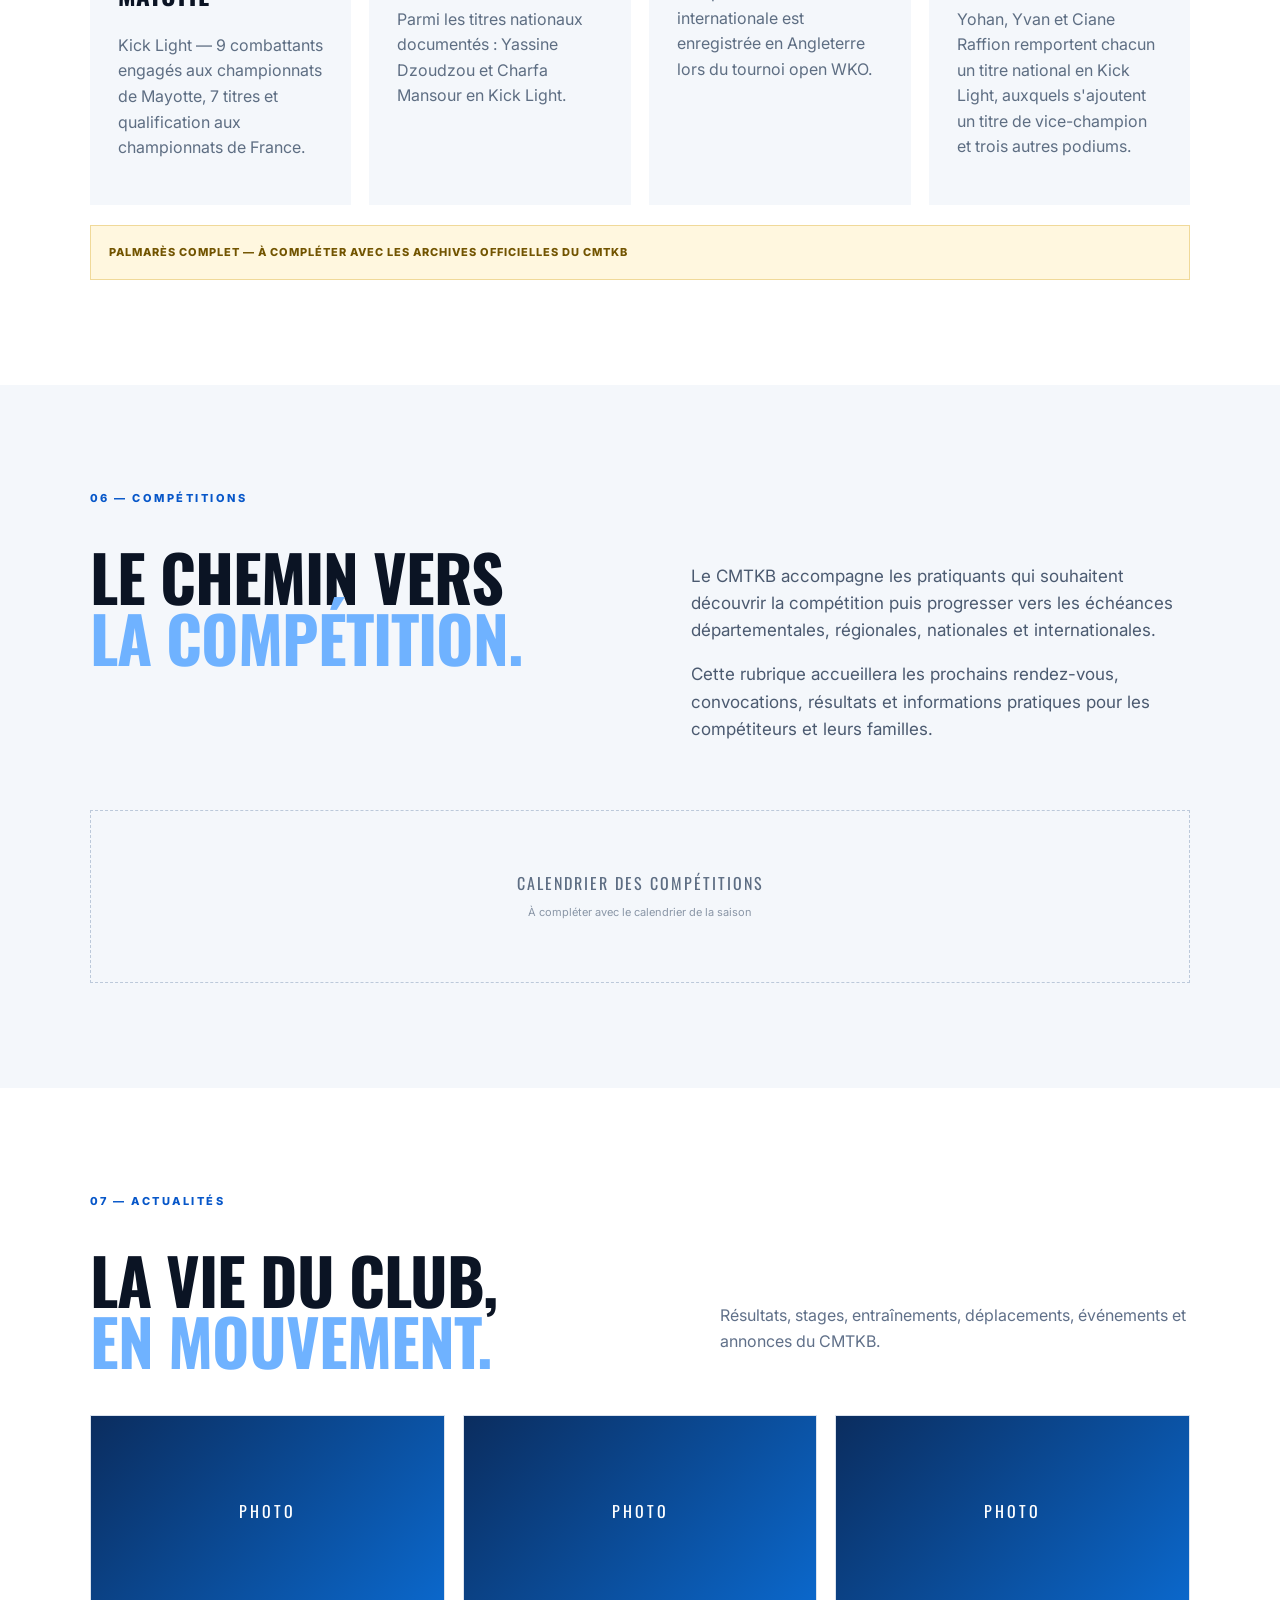
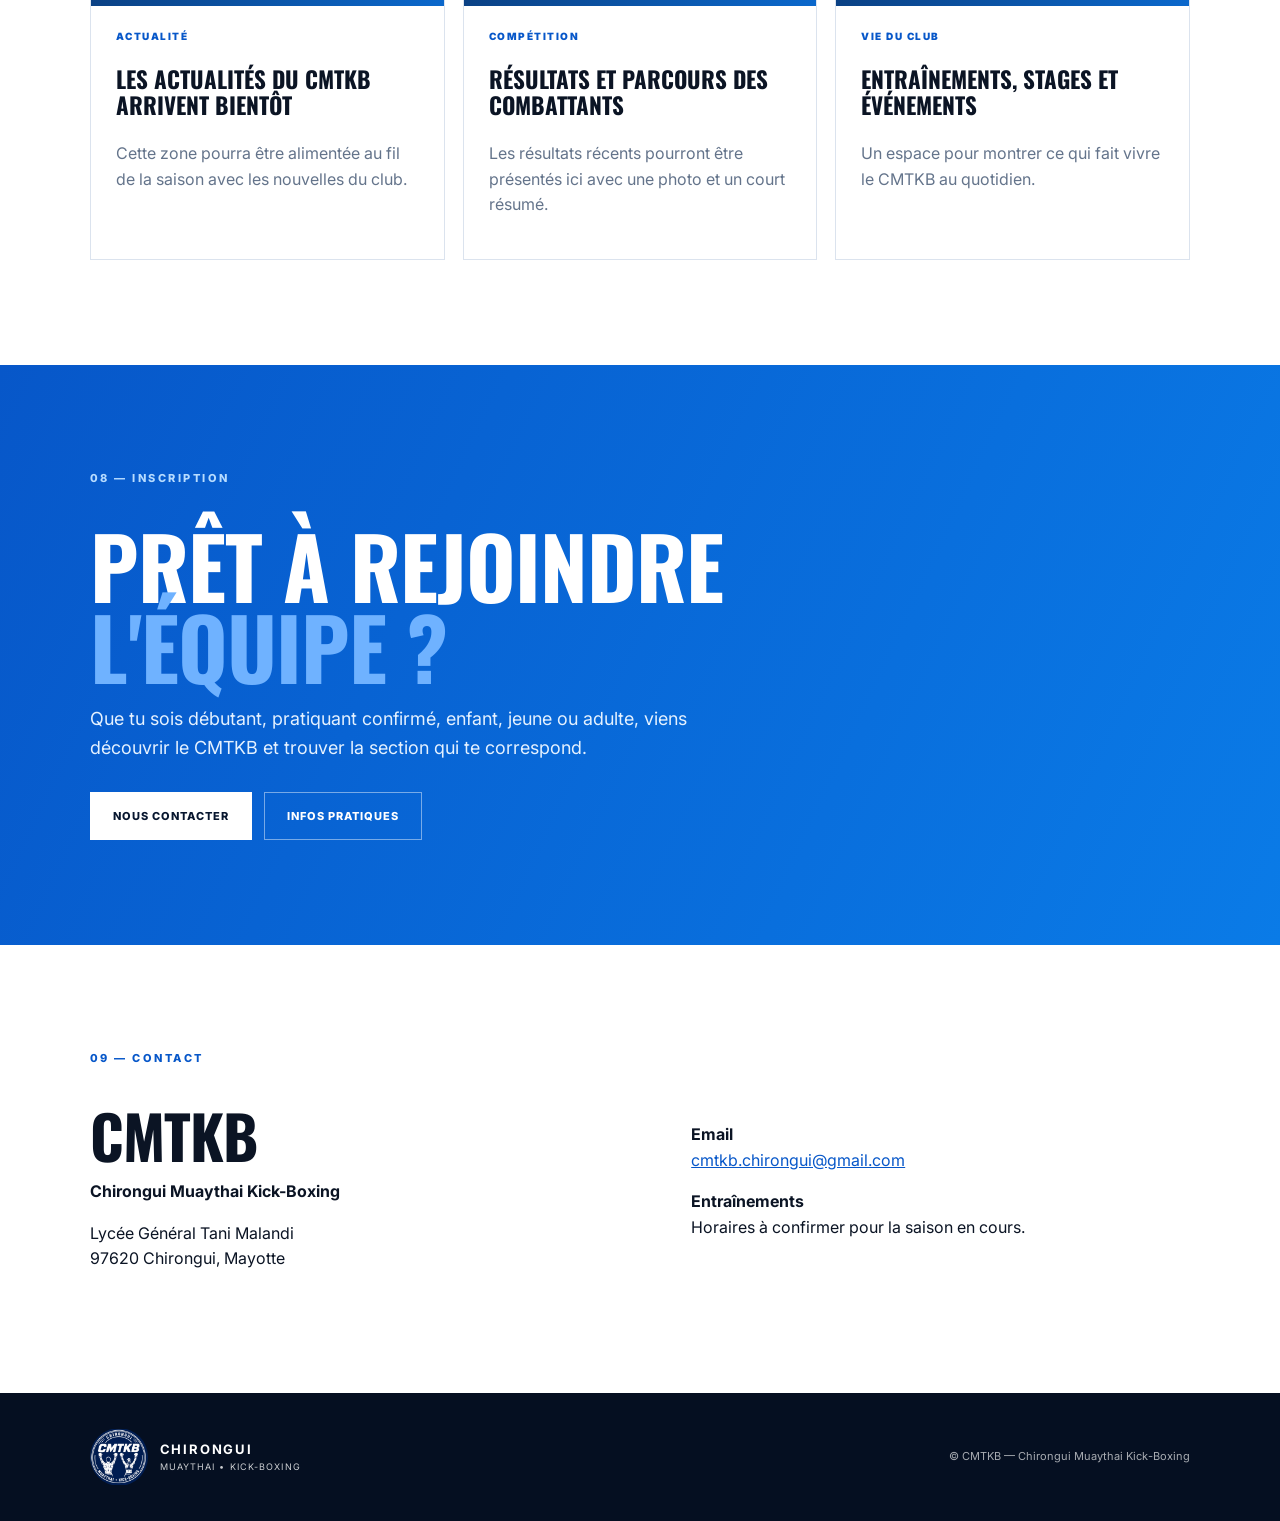
==== commit ea19ae14: "Add files via upload" ====
--- a/index.html
+++ b/index.html
@@ -10,7 +10,7 @@
 <body>
 <header class="site-header">
   <a class="brand" href="#accueil" aria-label="Accueil CMTKB">
-    <img class="brand-logo" src="[data-uri]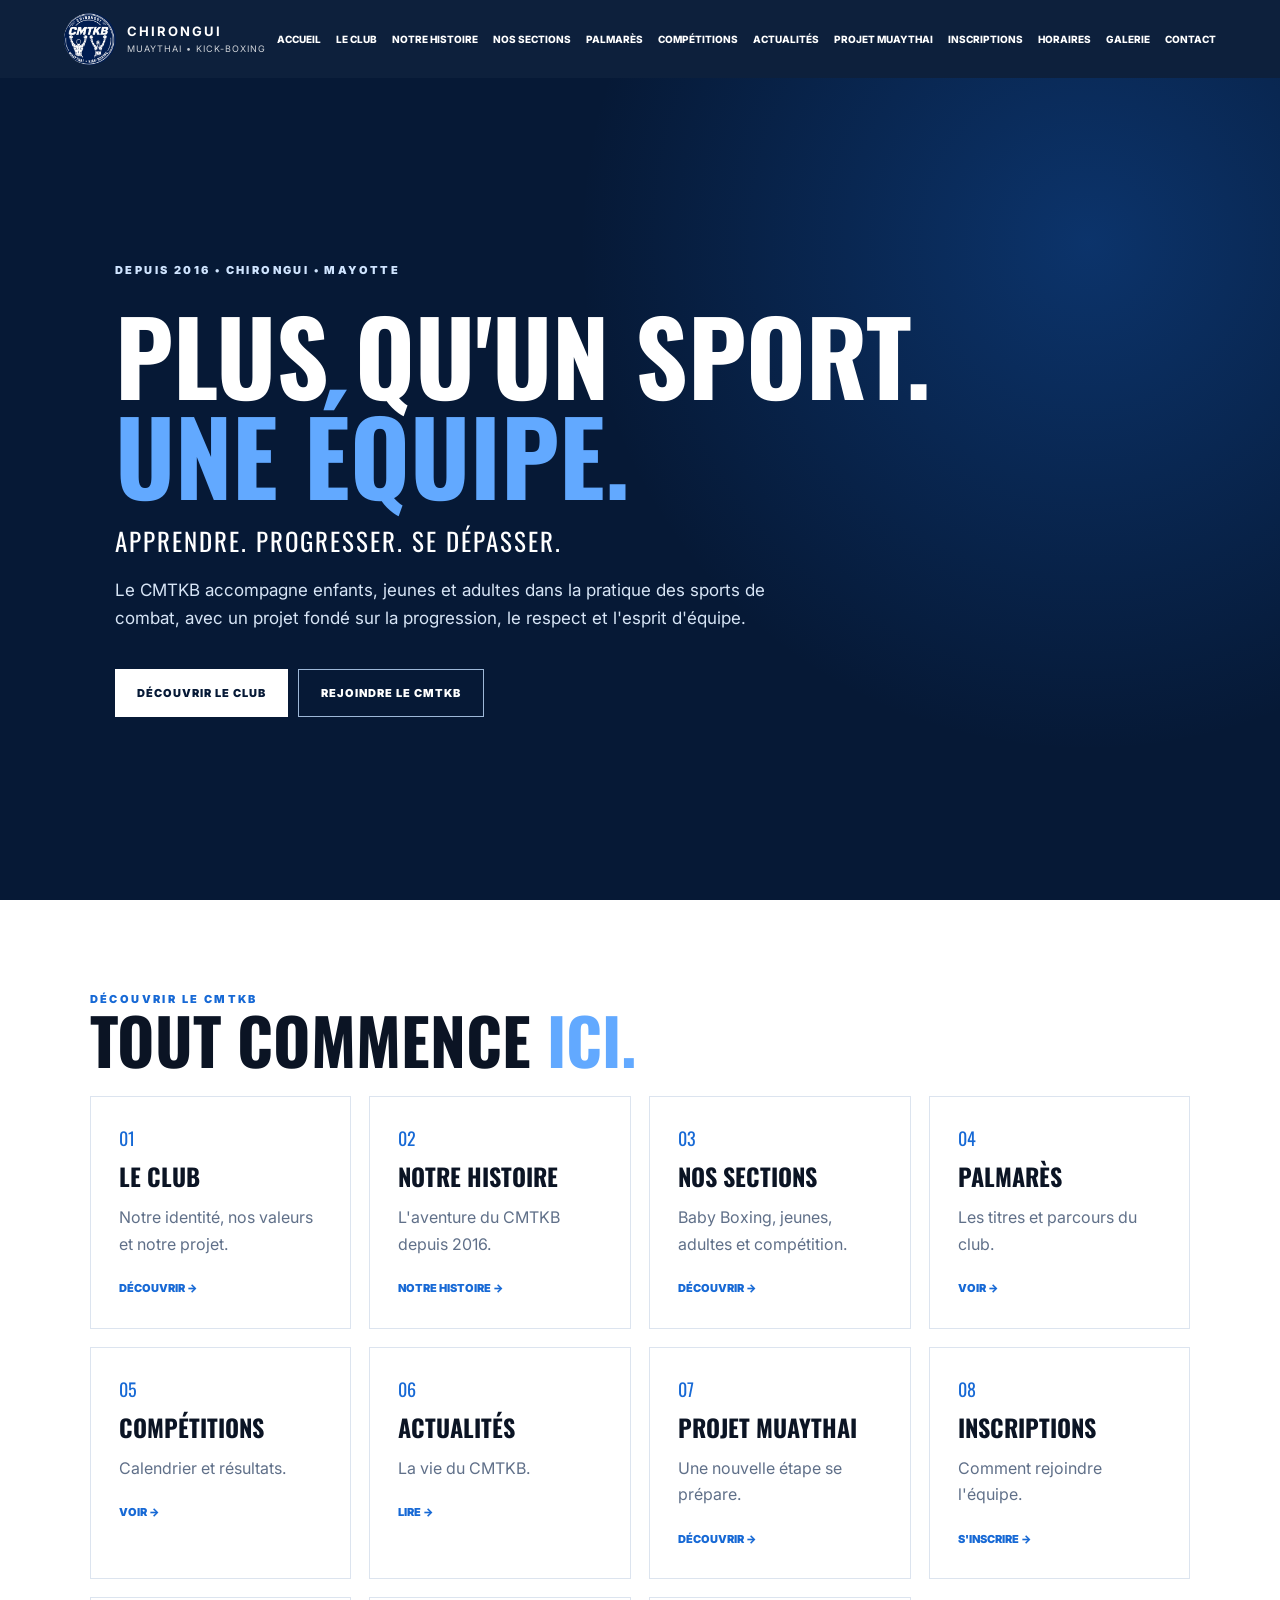
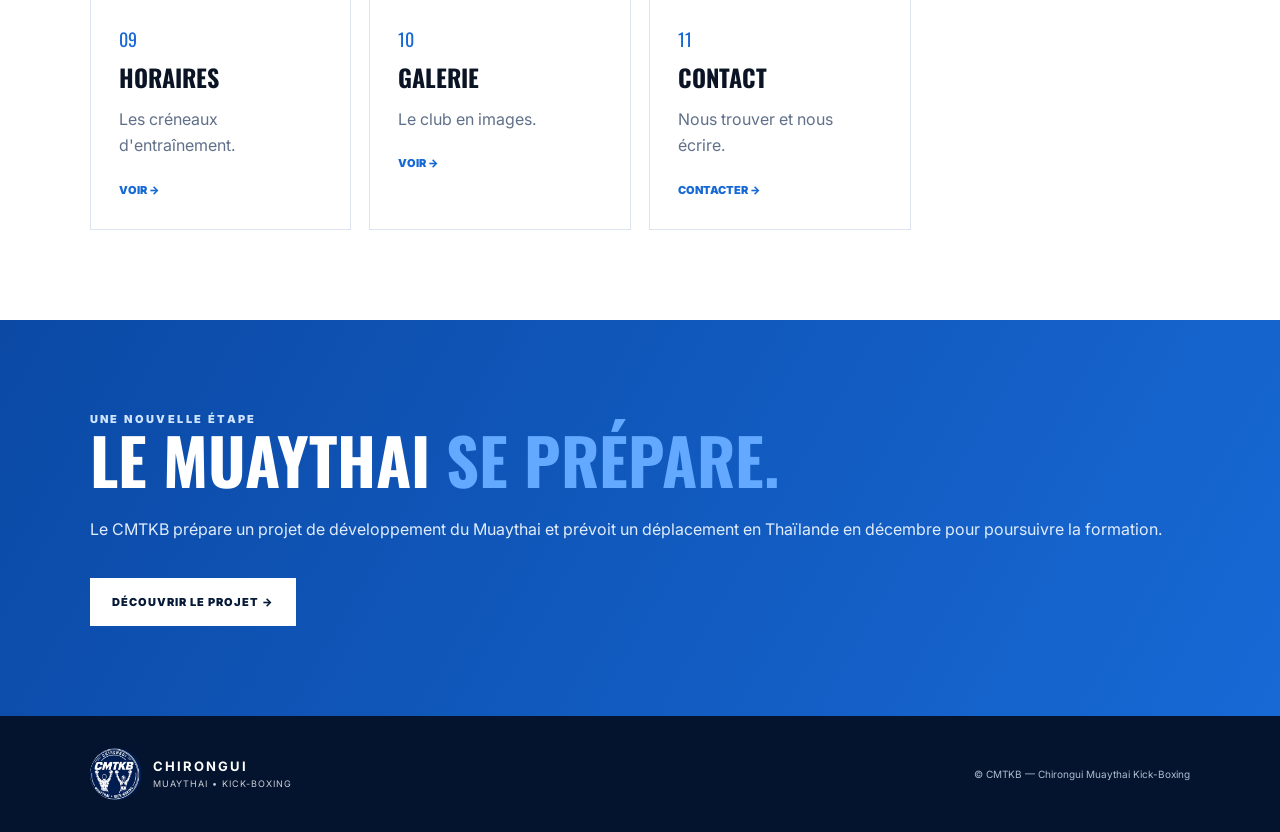
==== commit d7a64499: "Add files via upload" ====
--- a/index.html
+++ b/index.html
@@ -1,159 +1,17 @@
-<!doctype html>
-<html lang="fr">
-<head>
-  <meta charset="utf-8">
-  <meta name="viewport" content="width=device-width,initial-scale=1">
-  <title>CMTKB — Chirongui Muaythai Kick-Boxing</title>
-  <meta name="description" content="CMTKB — Chirongui Muaythai Kick-Boxing. Muaythai et Kick-boxing à Chirongui, Mayotte. Baby Boxing, jeunes, adultes et compétition.">
-  <link rel="stylesheet" href="style.css">
-</head>
-<body>
-<header class="site-header">
-  <a class="brand" href="#accueil" aria-label="Accueil CMTKB">
-    <img class="brand-logo" src="[data-uri]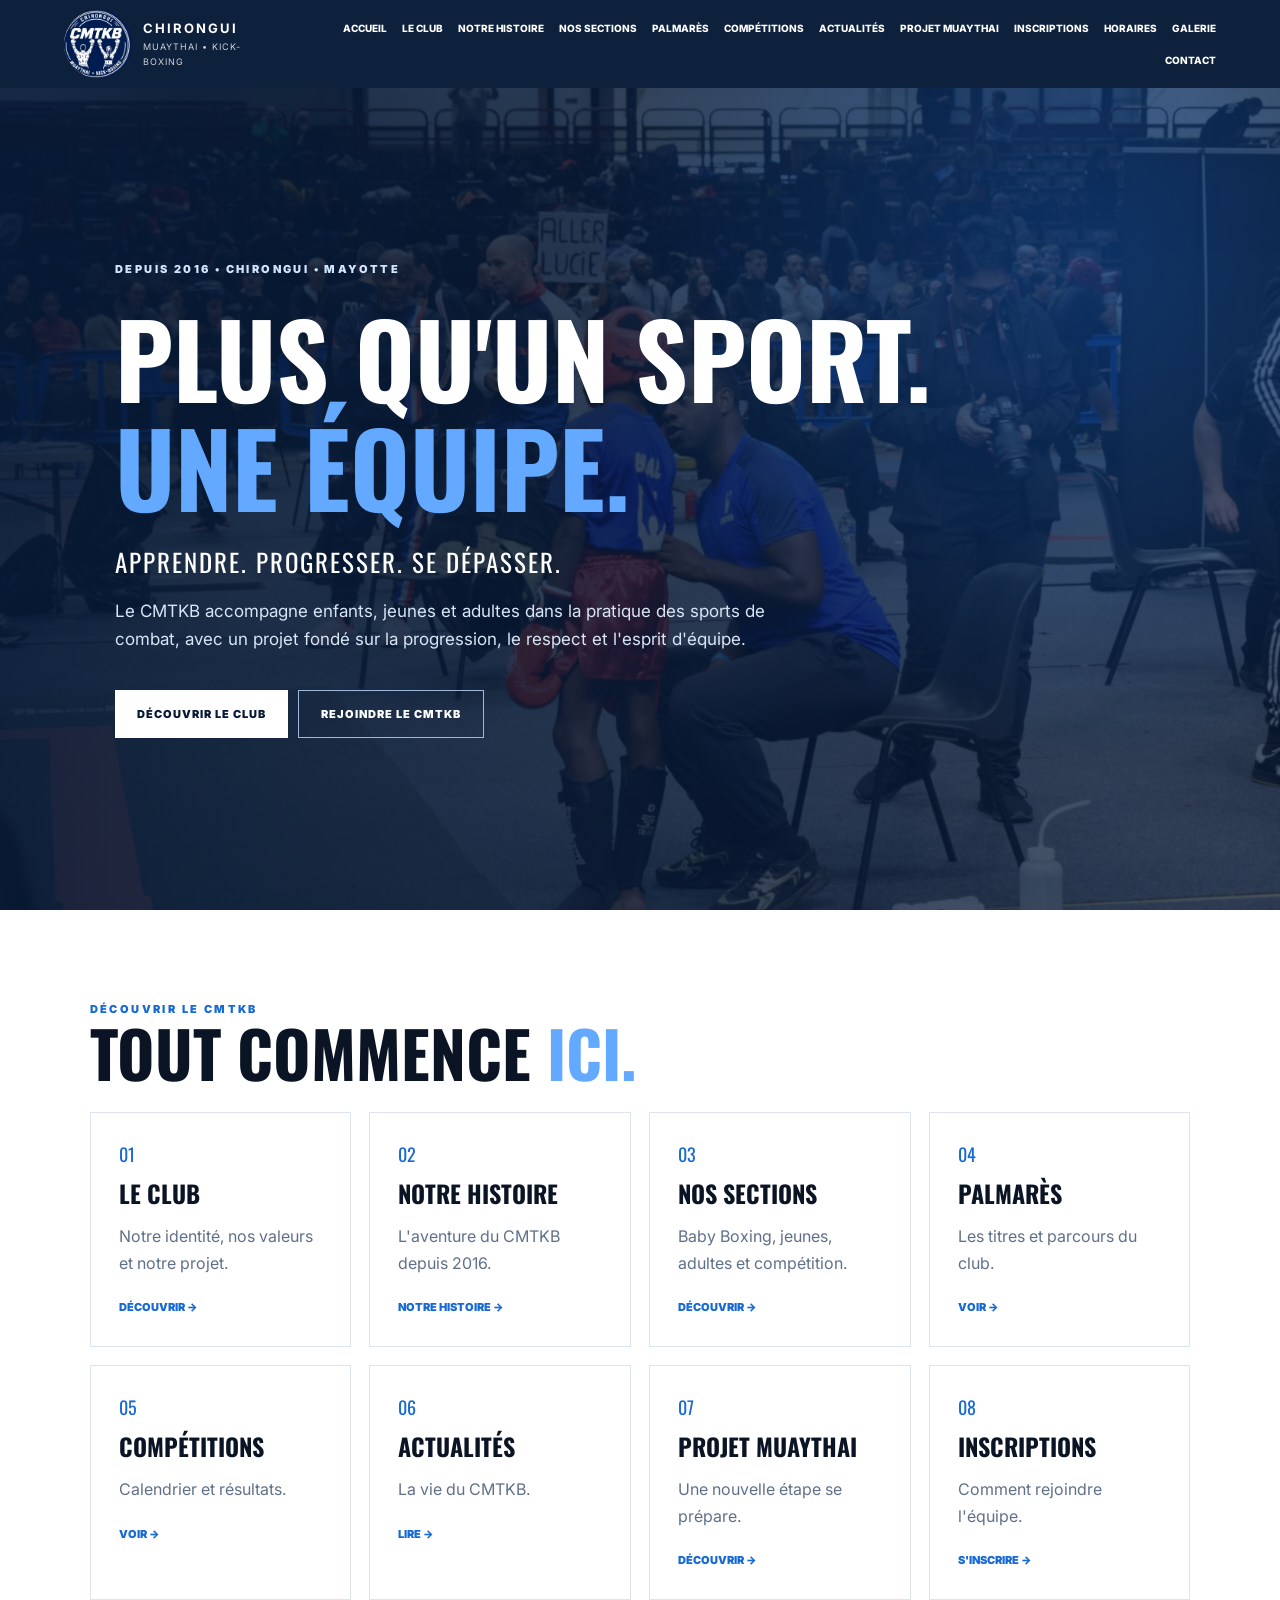
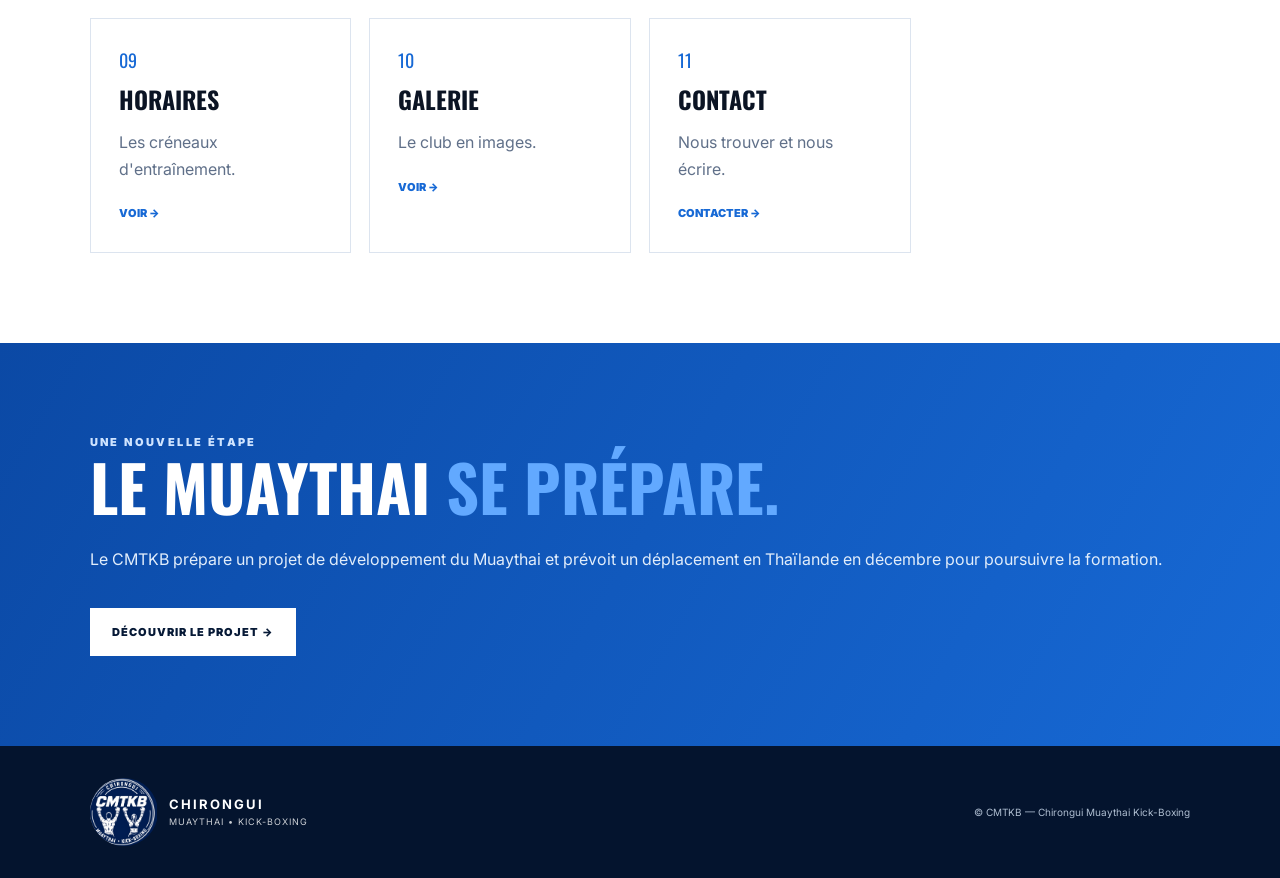
==== commit f8894c74: "Add files via upload" ====
--- a/index.html
+++ b/index.html
@@ -1,4 +1,4 @@
-<!doctype html><html lang="fr"><head><meta charset="utf-8"><meta name="viewport" content="width=device-width,initial-scale=1"><title>CMTKB — Chirongui Muaythai Kick-Boxing</title><link rel="stylesheet" href="style.css"></head><body>
+<!doctype html><html lang="fr"><head><meta charset="utf-8"><meta name="viewport" content="width=device-width,initial-scale=1"><title>CMTKB — Chirongui Muaythai Kick-Boxing</title><link rel="stylesheet" href="style.css"><style>.hero{background-image:linear-gradient(90deg,rgba(6,25,54,.92),rgba(6,25,54,.72)),url('photo-12.jpg');background-size:cover;background-position:center;}</style></head><body>
 <header class="site-header"><a class="brand" href="index.html"><img class="brand-logo" src="[data-uri]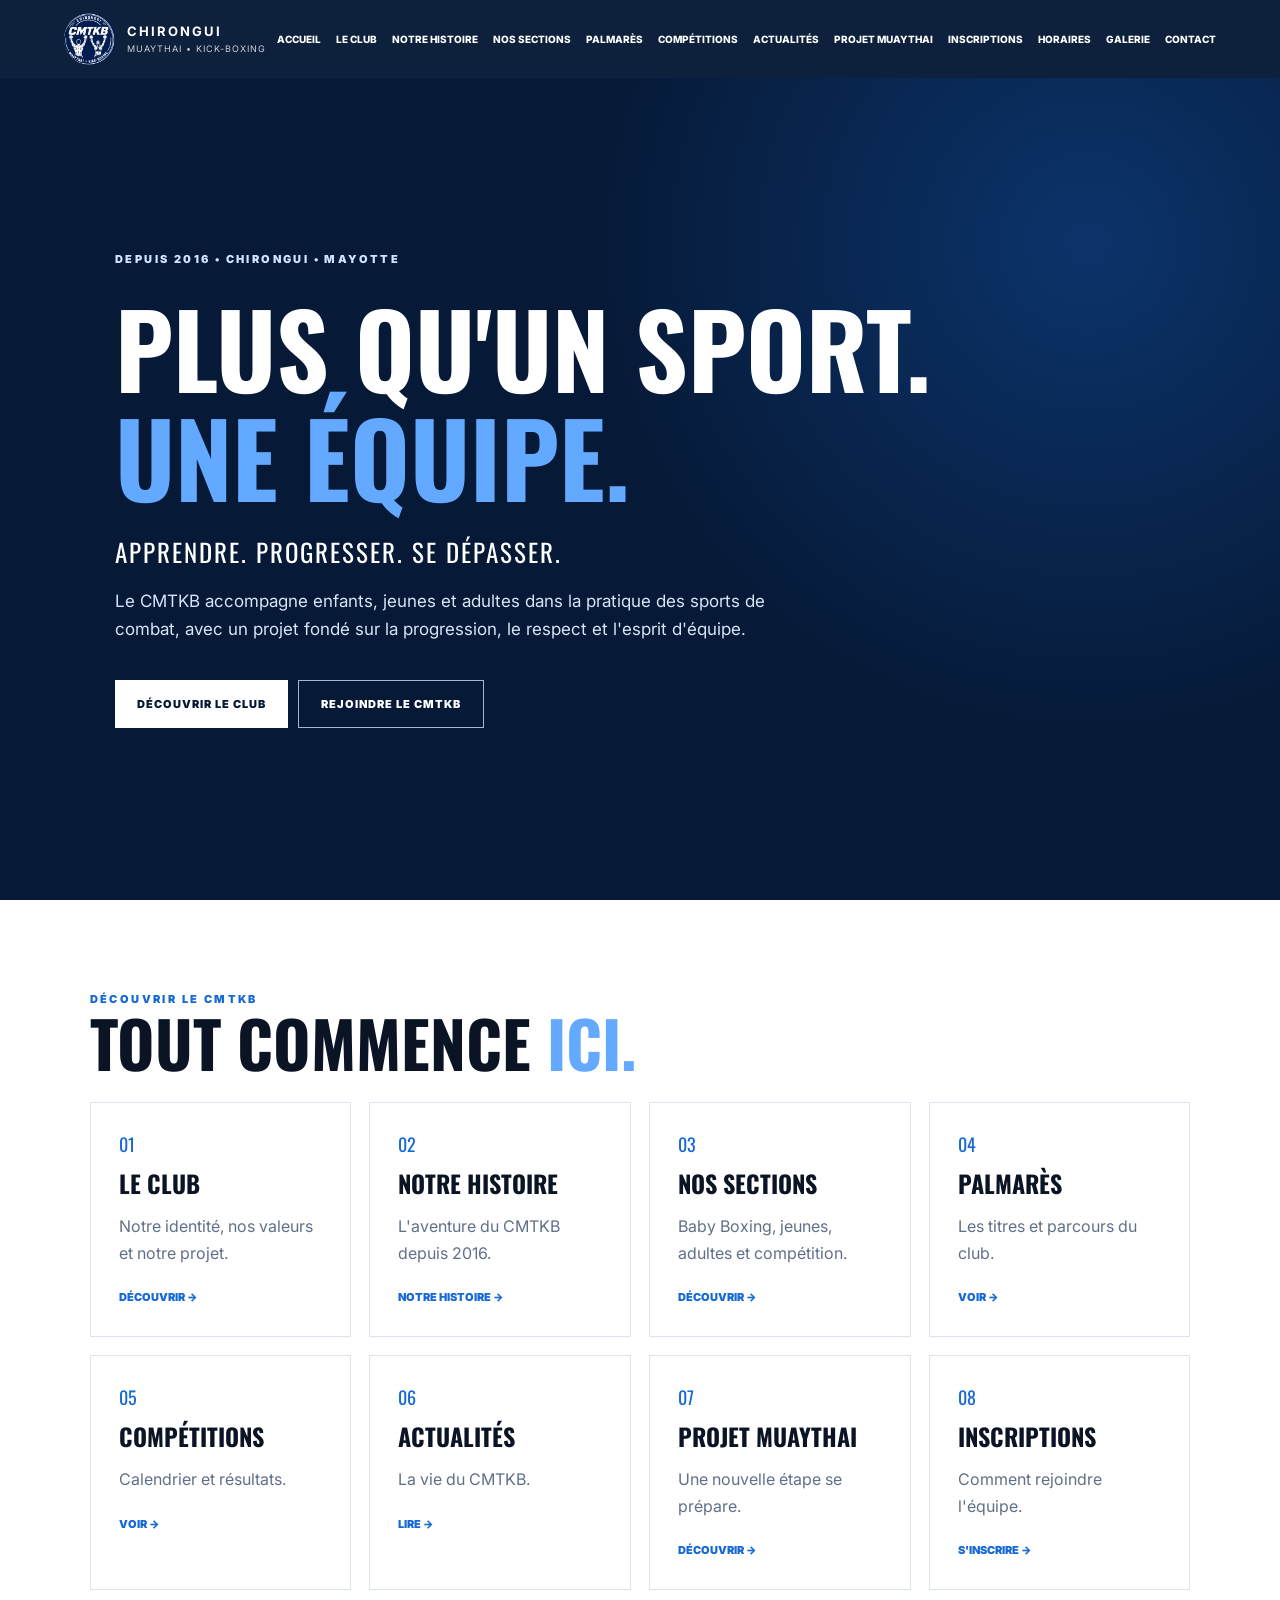
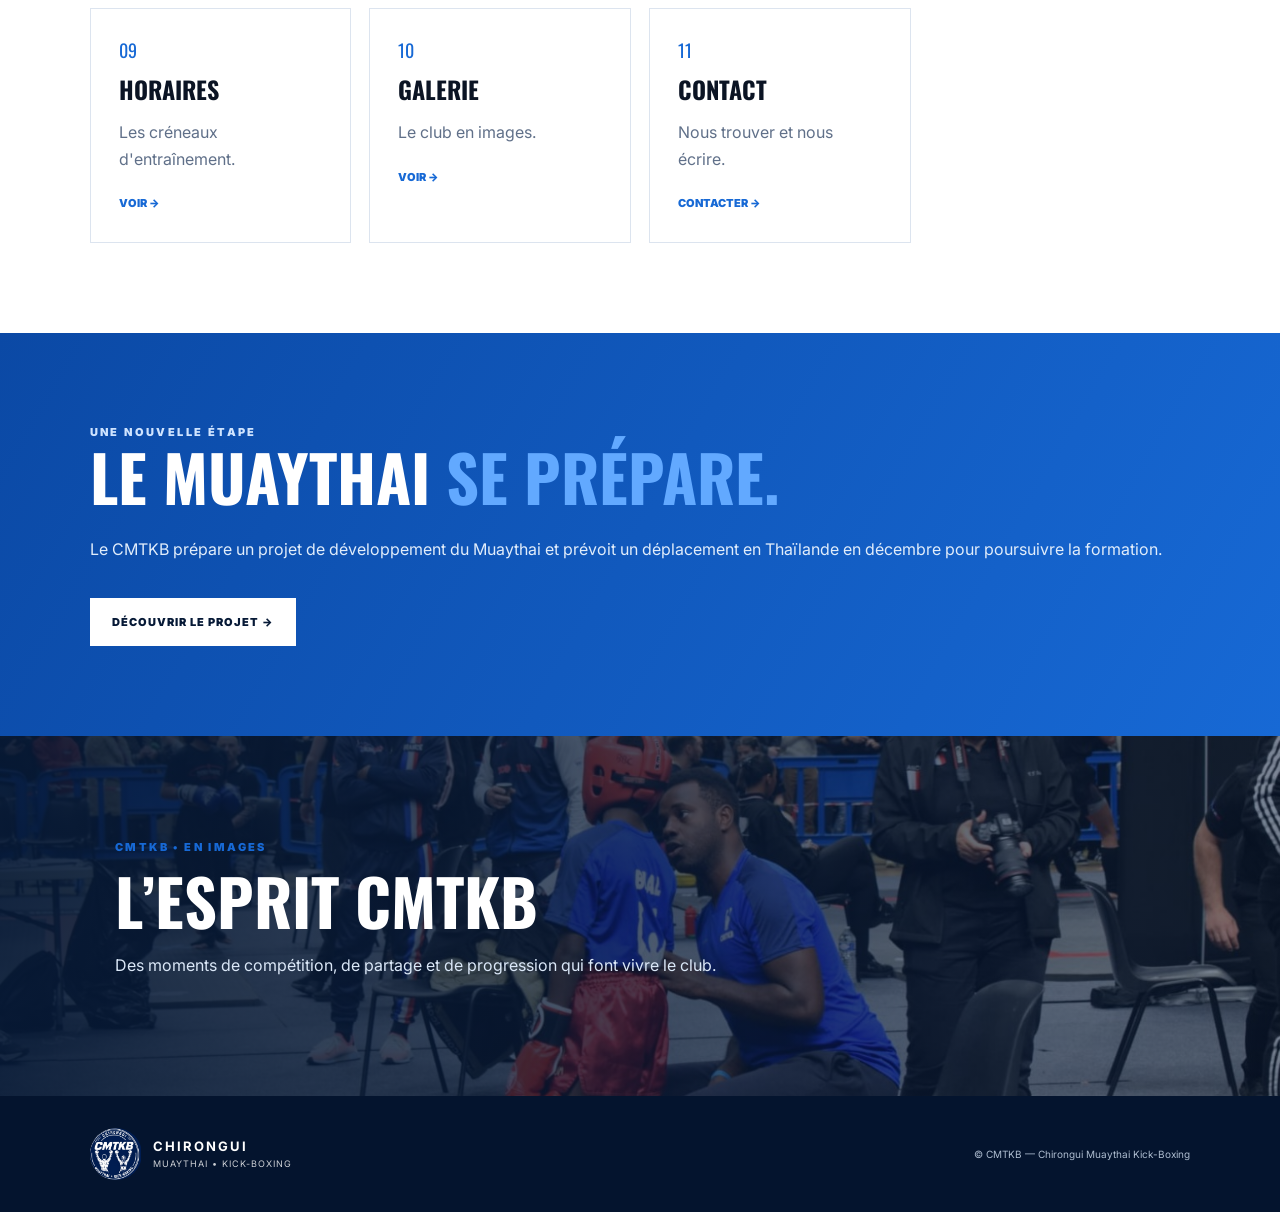
==== commit ae5806c2: "Add files via upload" ====
--- a/index.html
+++ b/index.html
@@ -1,6 +1,7 @@
-<!doctype html><html lang="fr"><head><meta charset="utf-8"><meta name="viewport" content="width=device-width,initial-scale=1"><title>CMTKB — Chirongui Muaythai Kick-Boxing</title><link rel="stylesheet" href="style.css"><style>.hero{background-image:linear-gradient(90deg,rgba(6,25,54,.92),rgba(6,25,54,.72)),url('photo-12.jpg');background-size:cover;background-position:center;}</style></head><body>
-<header class="site-header"><a class="brand" href="index.html"><img class="brand-logo" src="[data-uri]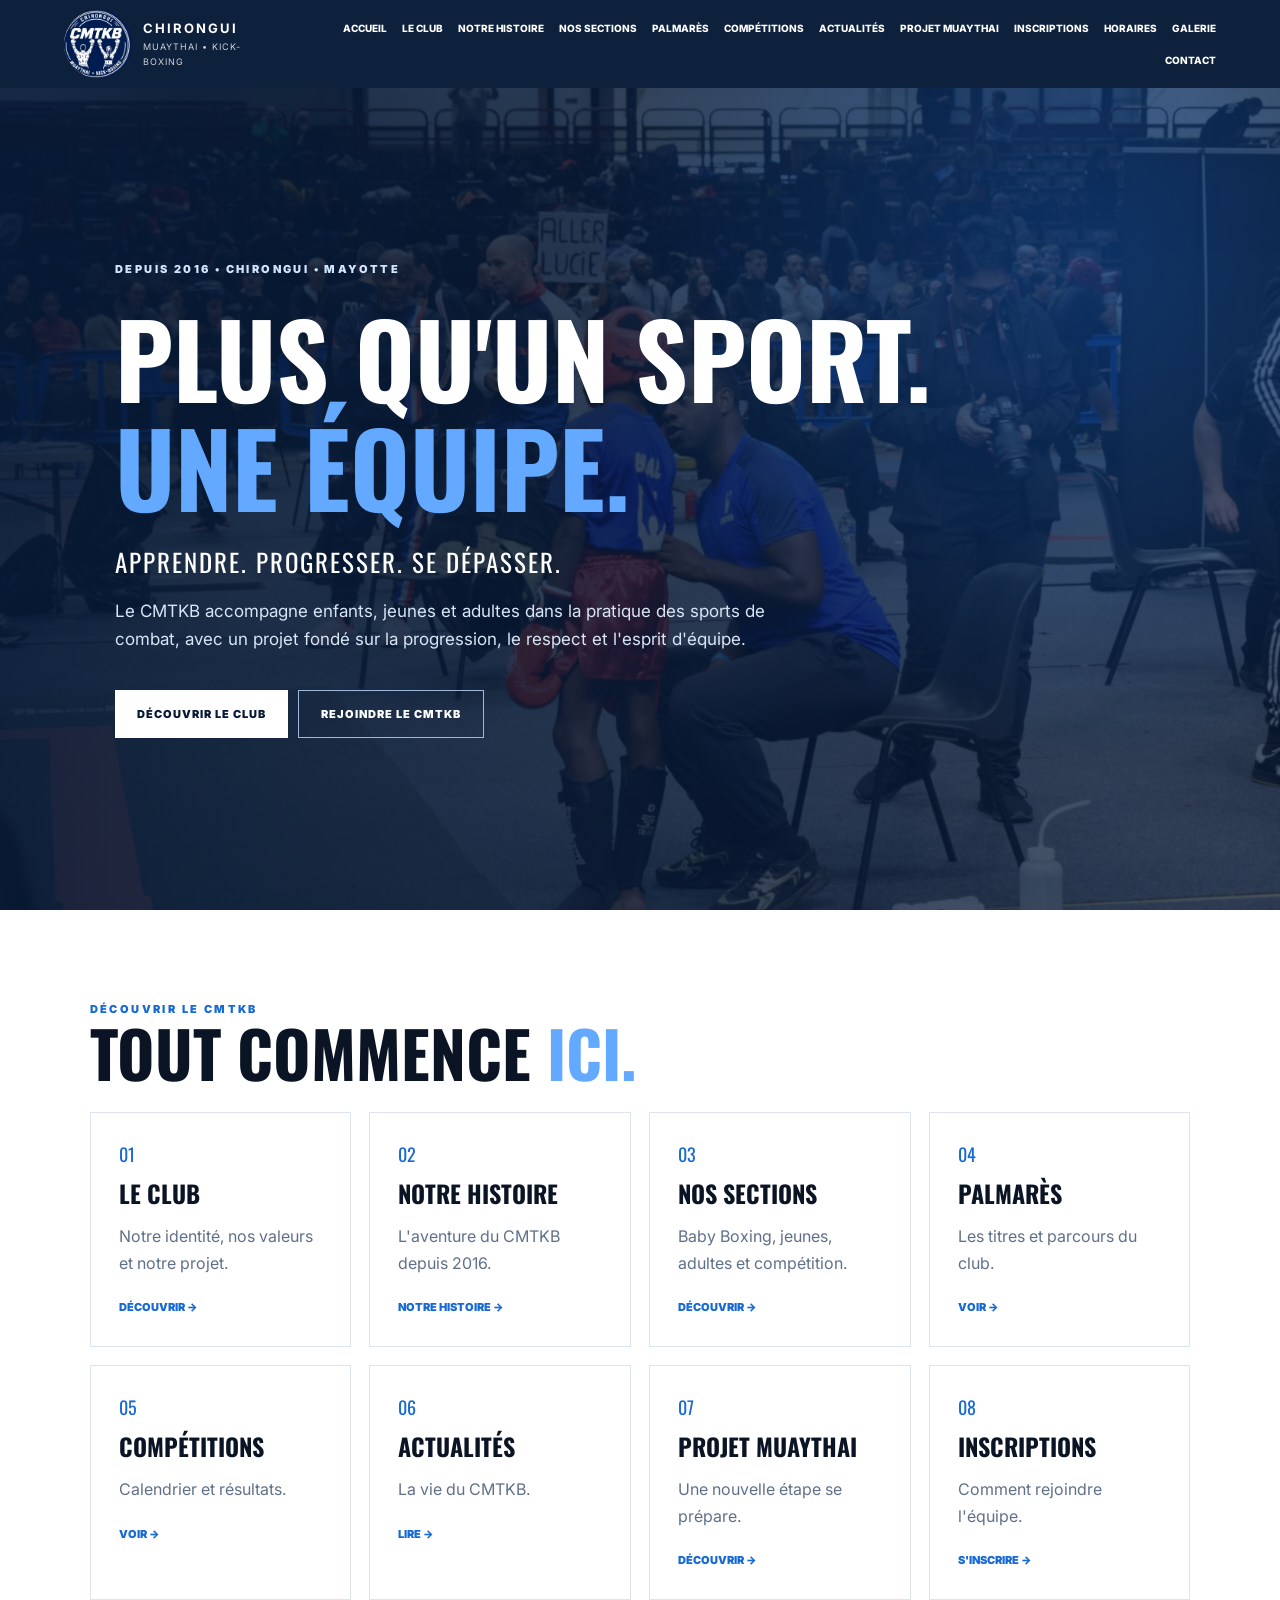
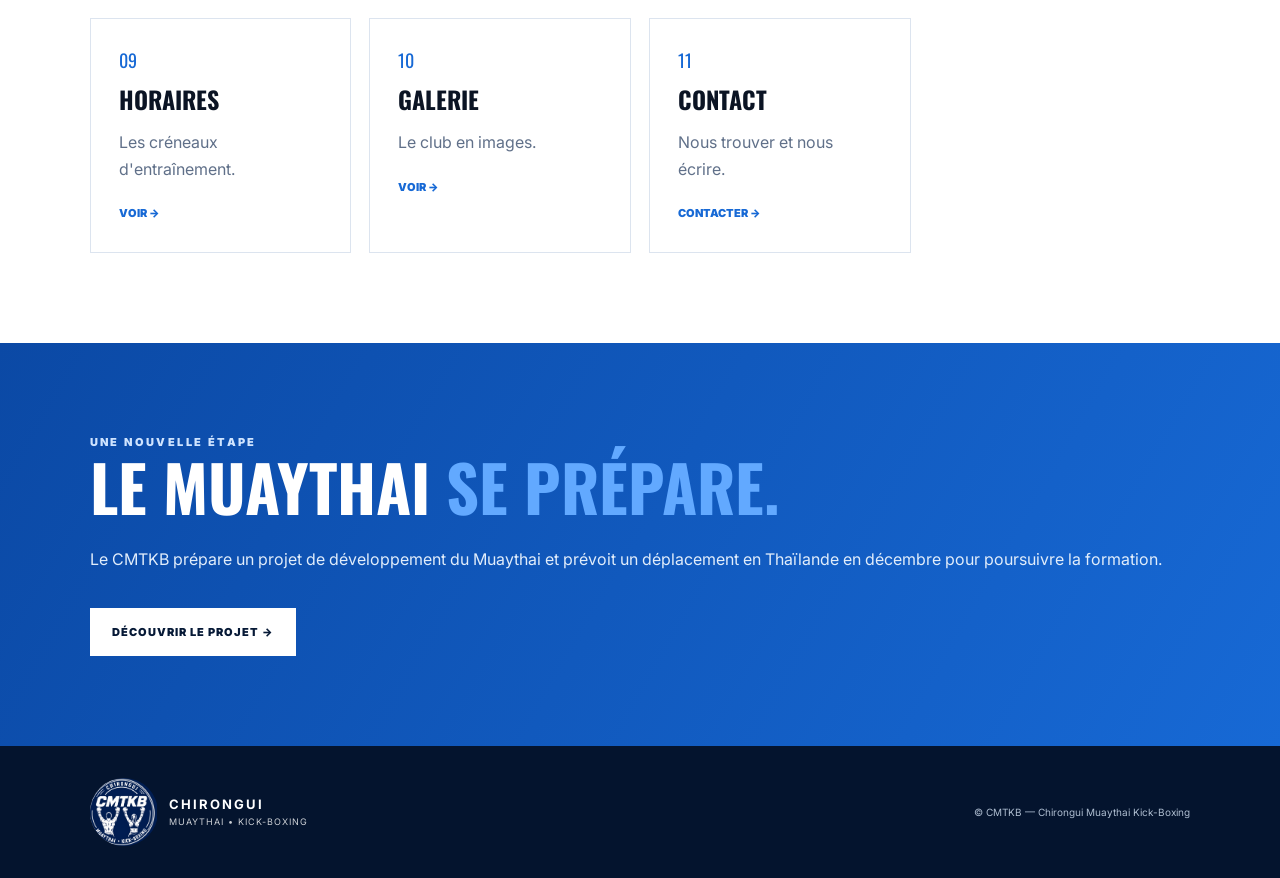
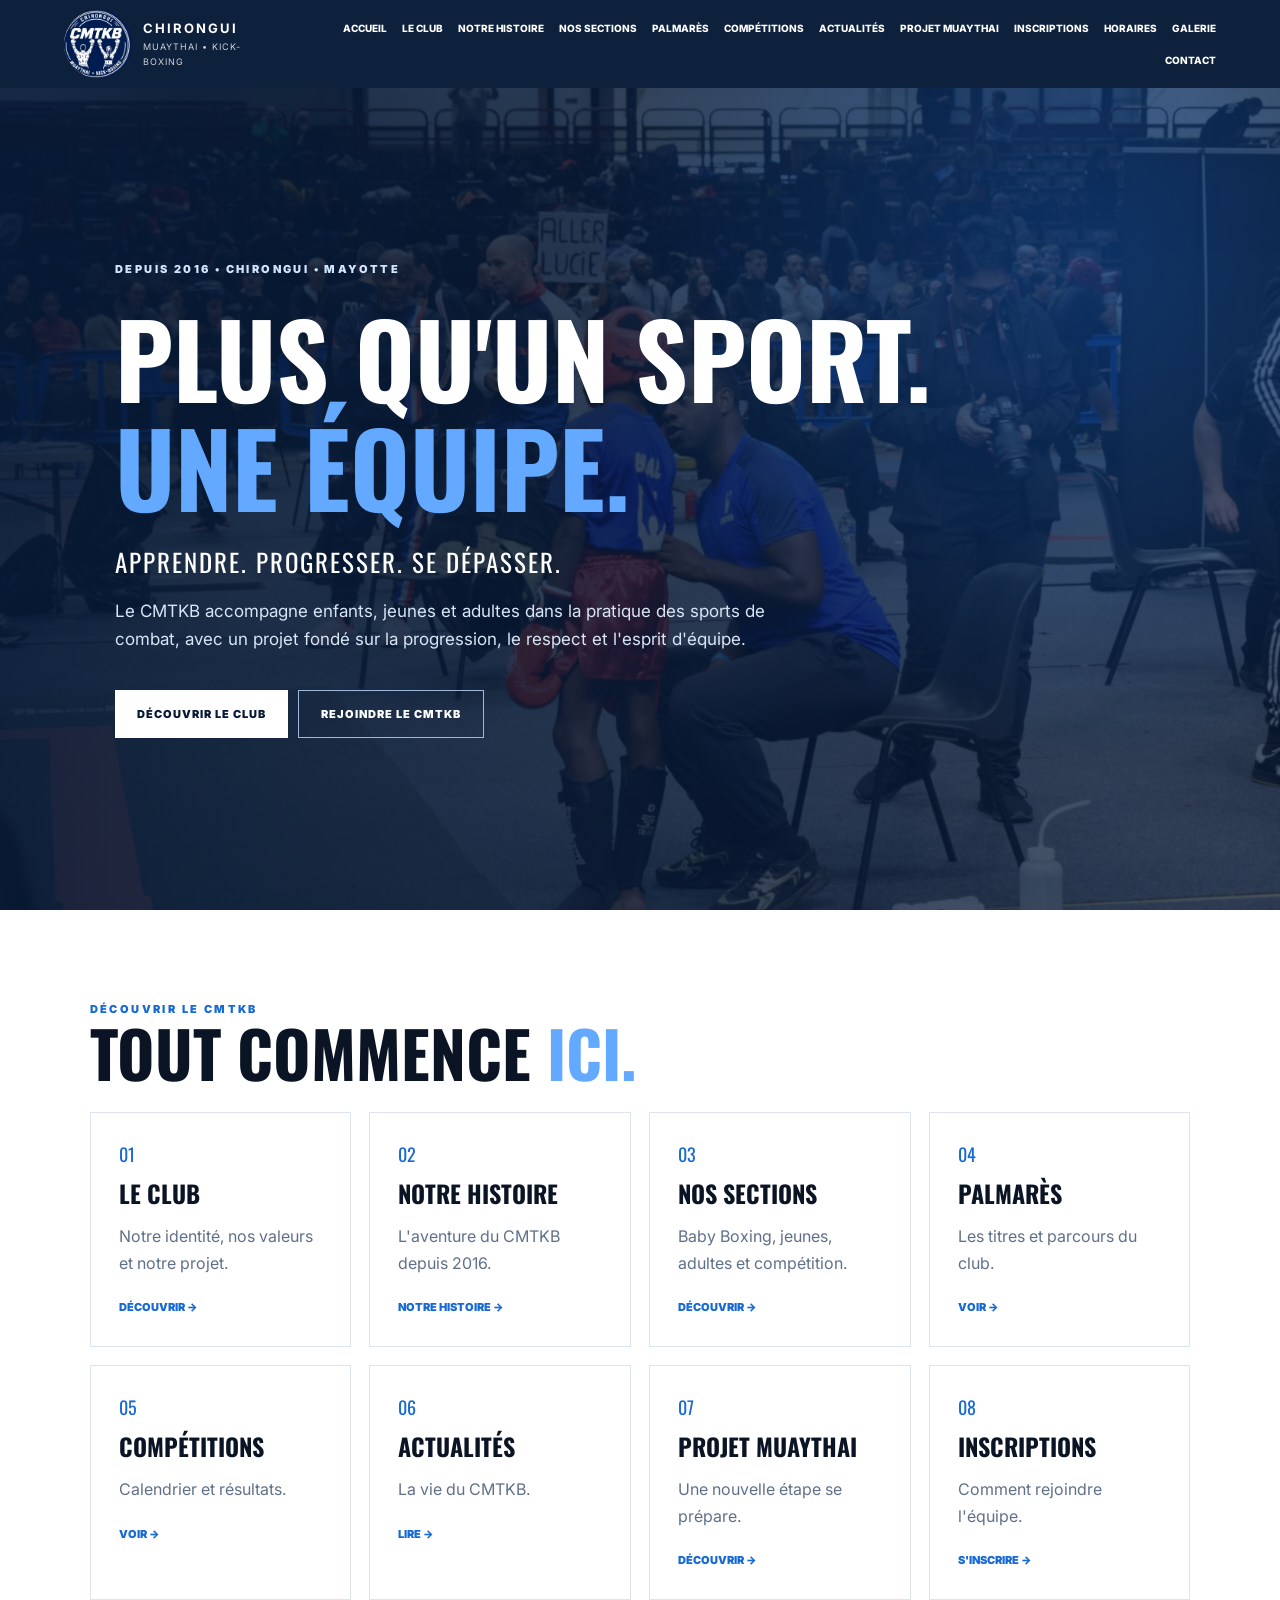
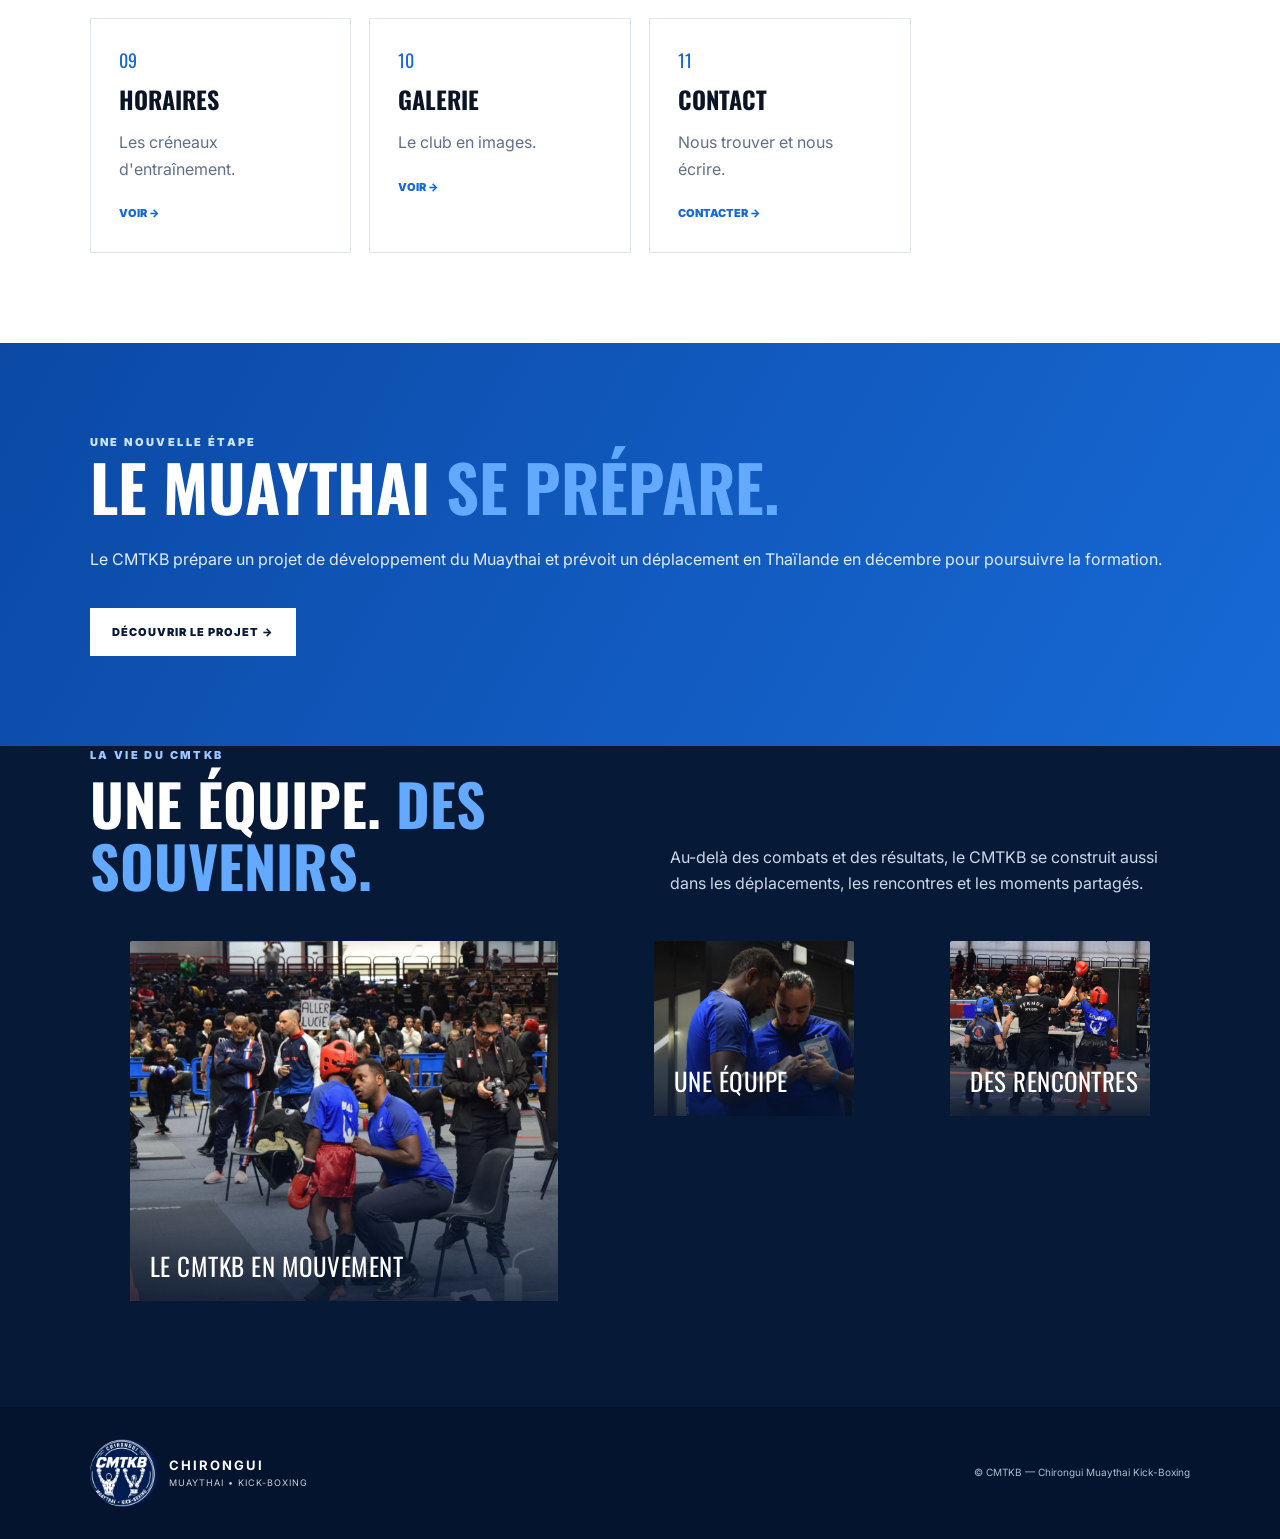
